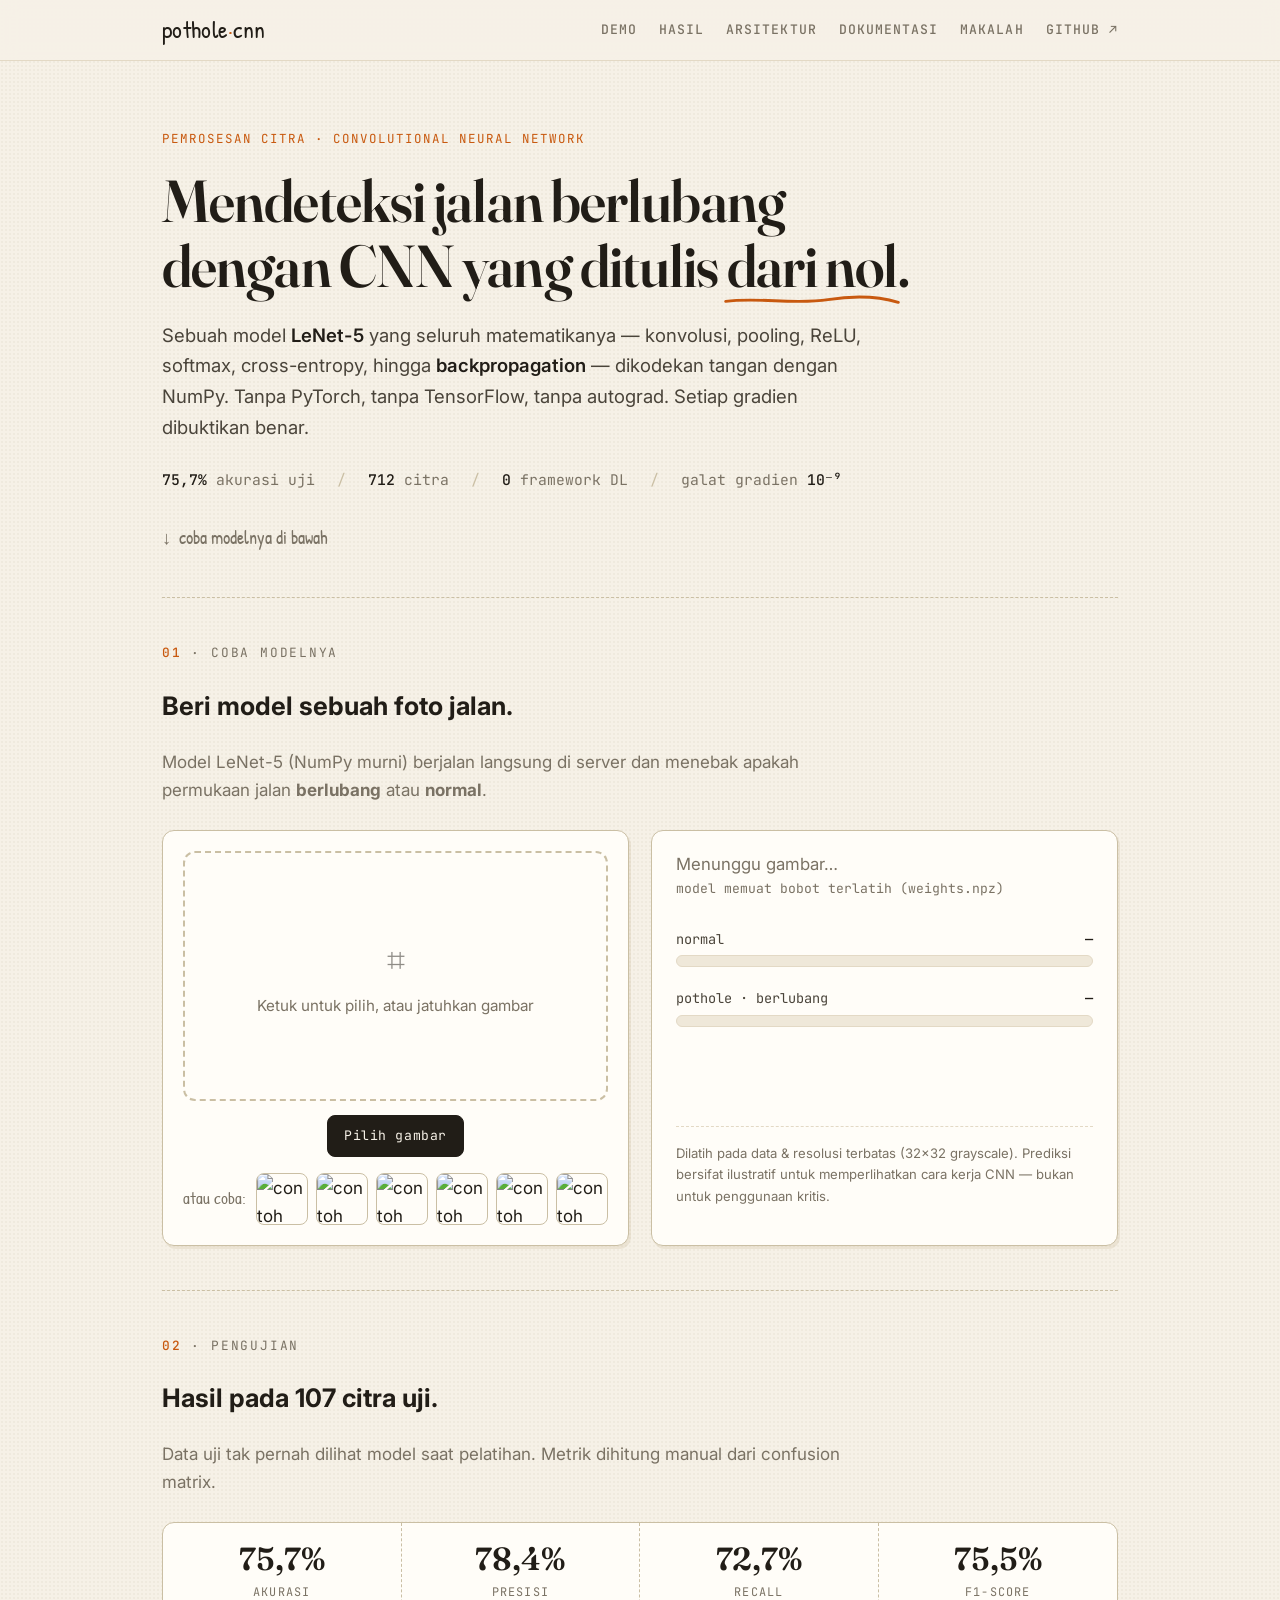
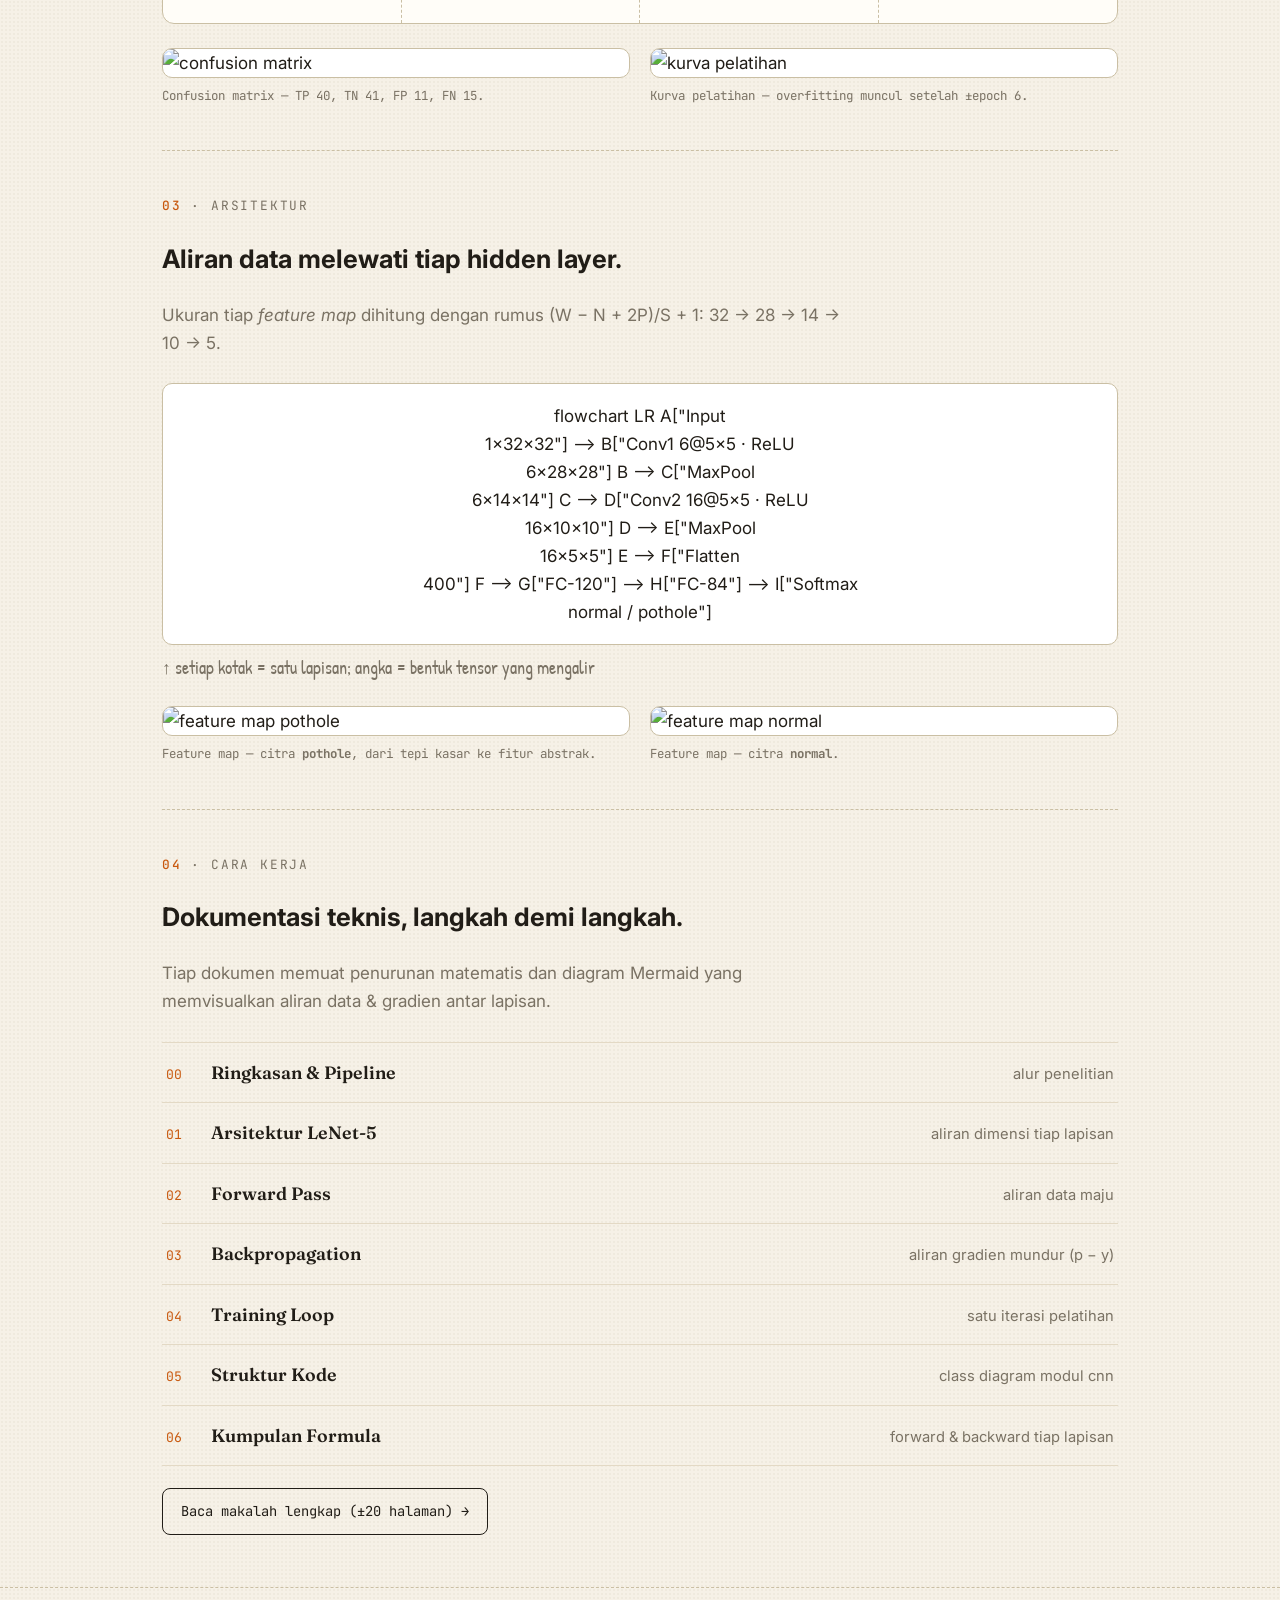
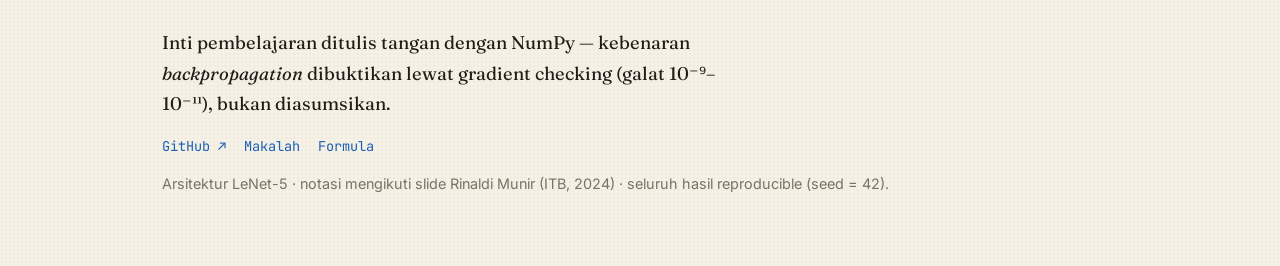
==== web/static/index.html @ 2cd6627c "feat(web): add mobile hamburger menu and overflow guards - Hamburger menu for navigation and the pap" ====
<!DOCTYPE html>
<html lang="id">
<head>
<meta charset="UTF-8">
<meta name="viewport" content="width=device-width, initial-scale=1.0">
<title>Deteksi Jalan Berlubang — CNN LeNet-5 dari Nol</title>
<meta name="description" content="Klasifikasi citra jalan berlubang dengan CNN LeNet-5 yang inti algoritmanya ditulis manual dengan NumPy — tanpa framework deep learning. Demo model langsung, dokumentasi, dan makalah.">
<meta name="theme-color" content="#f6f1e7">
<link rel="icon" href="data:image/svg+xml,<svg xmlns='http://www.w3.org/2000/svg' viewBox='0 0 32 32'><text y='26' font-size='26'>🕳️</text></svg>">
<link rel="preconnect" href="https://fonts.googleapis.com">
<link rel="preconnect" href="https://fonts.gstatic.com" crossorigin>
<link href="https://fonts.googleapis.com/css2?family=Fraunces:opsz,wght@9..144,400;9..144,600&family=Inter:wght@400;500;600&family=JetBrains+Mono:wght@400;500&family=Patrick+Hand&display=swap" rel="stylesheet">
<link rel="stylesheet" href="style.css?v=3">
</head>
<body>

<header class="topbar">
  <div class="wrap">
    <a class="brand" href="index.html">pothole<span class="dot">·</span>cnn</a>
    <button class="menu-btn" id="menuBtn" aria-label="Buka menu" aria-expanded="false" aria-controls="nav">
      <span></span><span></span><span></span>
    </button>
    <nav id="nav">
      <a href="#demo">Demo</a>
      <a href="#hasil">Hasil</a>
      <a href="#arsitektur">Arsitektur</a>
      <a href="#docs">Dokumentasi</a>
      <a href="viewer.html?doc=makalah">Makalah</a>
      <a href="https://github.com/arisros/pothole-detection" target="_blank" rel="noopener">GitHub ↗</a>
    </nav>
  </div>
</header>

<main class="wrap">

  <section class="hero" style="border-top:none">
    <p class="eyebrow">Pemrosesan Citra · Convolutional Neural Network</p>
    <h1>Mendeteksi jalan berlubang<br class="brk">dengan CNN yang ditulis <span class="mark">dari nol</span>.</h1>
    <p class="lead">Sebuah model <b>LeNet-5</b> yang seluruh matematikanya — konvolusi, pooling,
      ReLU, softmax, cross-entropy, hingga <b>backpropagation</b> — dikodekan tangan dengan NumPy.
      Tanpa PyTorch, tanpa TensorFlow, tanpa autograd. Setiap gradien dibuktikan benar.</p>
    <div class="statline">
      <span><b>75,7%</b> akurasi uji</span><span class="sep">/</span>
      <span><b>712</b> citra</span><span class="sep">/</span>
      <span><b>0</b> framework DL</span><span class="sep">/</span>
      <span>galat gradien <b>10⁻⁹</b></span>
    </div>
    <p class="scrollcue">↓ &nbsp;coba modelnya di bawah</p>
  </section>

  <section id="demo">
    <p class="seclabel"><b>01</b> · coba modelnya</p>
    <h2>Beri model sebuah foto jalan.</h2>
    <p class="sub">Model LeNet-5 (NumPy murni) berjalan langsung di server dan menebak apakah
      permukaan jalan <b>berlubang</b> atau <b>normal</b>.</p>
    <div class="demo">
      <div class="panel" style="padding:20px; display:flex; flex-direction:column">
        <label class="drop" id="drop">
          <input type="file" id="file" accept="image/*" hidden>
          <div id="dropContent">
            <div class="ico">⌗</div>
            <div class="hint">Ketuk untuk pilih, atau jatuhkan gambar</div>
          </div>
        </label>
        <div style="text-align:center"><span class="pickbtn" id="pick">Pilih gambar</span></div>
        <div class="samples" id="samples"><span class="lbl">atau coba:</span></div>
      </div>
      <div class="panel result" id="result">
        <div class="verdict idle" id="verdict">Menunggu gambar…</div>
        <div class="conf" id="conf">model memuat bobot terlatih (weights.npz)</div>
        <div class="bar">
          <div class="row"><span class="nm">normal</span><span class="pct" id="pNormal">—</span></div>
          <div class="track"><div class="fill normal" id="fNormal"></div></div>
        </div>
        <div class="bar">
          <div class="row"><span class="nm">pothole · berlubang</span><span class="pct" id="pPothole">—</span></div>
          <div class="track"><div class="fill pothole" id="fPothole"></div></div>
        </div>
        <p class="disclaim">Dilatih pada data & resolusi terbatas (32×32 grayscale). Prediksi
          bersifat ilustratif untuk memperlihatkan cara kerja CNN — bukan untuk penggunaan kritis.</p>
      </div>
    </div>
  </section>

  <section id="hasil">
    <p class="seclabel"><b>02</b> · pengujian</p>
    <h2>Hasil pada 107 citra uji.</h2>
    <p class="sub">Data uji tak pernah dilihat model saat pelatihan. Metrik dihitung manual dari
      confusion matrix.</p>
    <div class="stats">
      <div class="cell"><div class="val">75,7%</div><div class="lbl">Akurasi</div></div>
      <div class="cell"><div class="val">78,4%</div><div class="lbl">Presisi</div></div>
      <div class="cell"><div class="val">72,7%</div><div class="lbl">Recall</div></div>
      <div class="cell"><div class="val">75,5%</div><div class="lbl">F1-score</div></div>
    </div>
    <div class="figs">
      <figure><img src="figures/confusion_matrix.png" alt="confusion matrix">
        <figcaption>Confusion matrix — TP 40, TN 41, FP 11, FN 15.</figcaption></figure>
      <figure><img src="figures/training_curves.png" alt="kurva pelatihan">
        <figcaption>Kurva pelatihan — overfitting muncul setelah ±epoch 6.</figcaption></figure>
    </div>
  </section>

  <section id="arsitektur">
    <p class="seclabel"><b>03</b> · arsitektur</p>
    <h2>Aliran data melewati tiap hidden layer.</h2>
    <p class="sub">Ukuran tiap <i>feature map</i> dihitung dengan rumus (W − N + 2P)/S + 1:
      32 → 28 → 14 → 10 → 5.</p>
    <div class="diagram">
      <div class="mermaid">
flowchart LR
    A["Input<br/>1×32×32"] --> B["Conv1 6@5×5 · ReLU<br/>6×28×28"]
    B --> C["MaxPool<br/>6×14×14"]
    C --> D["Conv2 16@5×5 · ReLU<br/>16×10×10"]
    D --> E["MaxPool<br/>16×5×5"]
    E --> F["Flatten<br/>400"]
    F --> G["FC-120"] --> H["FC-84"] --> I["Softmax<br/>normal / pothole"]
      </div>
    </div>
    <p class="caption">↑ setiap kotak = satu lapisan; angka = bentuk tensor yang mengalir</p>
    <div class="figs">
      <figure><img src="figures/feature_maps_pothole.png" alt="feature map pothole">
        <figcaption>Feature map — citra <b>pothole</b>, dari tepi kasar ke fitur abstrak.</figcaption></figure>
      <figure><img src="figures/feature_maps_normal.png" alt="feature map normal">
        <figcaption>Feature map — citra <b>normal</b>.</figcaption></figure>
    </div>
  </section>

  <section id="docs">
    <p class="seclabel"><b>04</b> · cara kerja</p>
    <h2>Dokumentasi teknis, langkah demi langkah.</h2>
    <p class="sub">Tiap dokumen memuat penurunan matematis dan diagram Mermaid yang memvisualkan
      aliran data & gradien antar lapisan.</p>
    <nav class="doclist">
      <a href="viewer.html?doc=00-ringkasan"><span class="no">00</span><span class="t">Ringkasan & Pipeline</span><span class="d">alur penelitian</span></a>
      <a href="viewer.html?doc=01-arsitektur"><span class="no">01</span><span class="t">Arsitektur LeNet-5</span><span class="d">aliran dimensi tiap lapisan</span></a>
      <a href="viewer.html?doc=02-forward-pass"><span class="no">02</span><span class="t">Forward Pass</span><span class="d">aliran data maju</span></a>
      <a href="viewer.html?doc=03-backpropagation"><span class="no">03</span><span class="t">Backpropagation</span><span class="d">aliran gradien mundur (p − y)</span></a>
      <a href="viewer.html?doc=04-training-loop"><span class="no">04</span><span class="t">Training Loop</span><span class="d">satu iterasi pelatihan</span></a>
      <a href="viewer.html?doc=05-struktur-kode"><span class="no">05</span><span class="t">Struktur Kode</span><span class="d">class diagram modul cnn</span></a>
      <a href="viewer.html?doc=06-formula"><span class="no">06</span><span class="t">Kumpulan Formula</span><span class="d">forward & backward tiap lapisan</span></a>
    </nav>
    <a class="paperlink" href="viewer.html?doc=makalah">Baca makalah lengkap (±20 halaman) →</a>
  </section>

</main>

<footer>
  <div class="wrap">
    <p class="ethos">Inti pembelajaran ditulis tangan dengan NumPy — kebenaran <i>backpropagation</i>
      dibuktikan lewat gradient checking (galat 10⁻⁹–10⁻¹¹), bukan diasumsikan.</p>
    <div class="flinks">
      <a href="https://github.com/arisros/pothole-detection" target="_blank" rel="noopener">GitHub ↗</a>
      <a href="viewer.html?doc=makalah">Makalah</a>
      <a href="viewer.html?doc=06-formula">Formula</a>
    </div>
    <p class="meta">Arsitektur LeNet-5 · notasi mengikuti slide Rinaldi Munir (ITB, 2024) ·
      seluruh hasil reproducible (seed = 42).</p>
  </div>
</footer>

<script src="https://cdn.jsdelivr.net/npm/mermaid@10/dist/mermaid.min.js"></script>
<script>
  mermaid.initialize({
    startOnLoad: true,
    theme: "base",
    themeVariables: {
      fontFamily: "JetBrains Mono, monospace", fontSize: "13px",
      primaryColor: "#fffdf8", primaryTextColor: "#211d17", primaryBorderColor: "#cabfa4",
      lineColor: "#7a7264", secondaryColor: "#efe8d9"
    }
  });
</script>
<script src="app.js?v=3"></script>
</body>
</html>
---- web/static/style.css ----
/* ==========================================================================
   Deteksi Jalan Berlubang — sistem desain "lab notebook" editorial.
   Palet kertas/tinta hangat, tipografi Fraunces (display) + Inter (teks) +
   JetBrains Mono (angka/kode) + Patrick Hand (aksen tulisan tangan).
   Mobile-first. Aksen sketsa dibuat via SVG statis (robust), bukan komponen.
   ========================================================================== */

:root {
  --paper:      #f6f1e7;
  --paper-2:    #efe8d9;
  --card:       #fffdf8;
  --ink:        #211d17;
  --ink-soft:   #4a443a;
  --muted:      #7a7264;
  --line:       #e3d9c5;
  --line-2:     #cabfa4;
  --blue:       #1a5fb4;
  --blue-ink:   #14477f;
  --orange:     #c8590f;   /* pothole */
  --green:      #2e7d46;   /* normal  */
  --radius:     12px;
  --maxw:       1000px;
  --serif: "Fraunces", Georgia, "Times New Roman", serif;
  --sans:  "Inter", system-ui, -apple-system, sans-serif;
  --mono:  "JetBrains Mono", ui-monospace, "SFMono-Regular", Menlo, monospace;
  --hand:  "Patrick Hand", "Comic Sans MS", cursive;
}

* { box-sizing: border-box; }
html { -webkit-text-size-adjust: 100%; scroll-behavior: smooth; overflow-x: hidden; }
body {
  margin: 0;
  overflow-x: hidden;
  overflow-wrap: break-word;
  font-family: var(--sans);
  font-size: 17px;
  line-height: 1.65;
  color: var(--ink);
  background-color: var(--paper);
  /* butir kertas halus */
  background-image:
    radial-gradient(rgba(120,100,60,0.05) 1px, transparent 1px);
  background-size: 4px 4px;
  -webkit-font-smoothing: antialiased;
}
img { max-width: 100%; display: block; }
a { color: var(--blue); text-decoration: none; }
a:hover { color: var(--blue-ink); text-decoration: underline; text-underline-offset: 3px; }

.wrap { width: 100%; max-width: var(--maxw); margin: 0 auto; padding: 0 22px; }

/* ---------- Topbar ---------------------------------------------------- */
.topbar {
  position: sticky; top: 0; z-index: 40;
  background: color-mix(in srgb, var(--paper) 88%, transparent);
  backdrop-filter: blur(8px);
  border-bottom: 1px solid var(--line);
}
.topbar .wrap { display: flex; align-items: center; gap: 14px; height: 60px; }
.brand { font-family: var(--hand); font-size: 1.5rem; color: var(--ink); letter-spacing: .3px; text-decoration: none; }
.brand:hover { text-decoration: none; }
.brand .dot { color: var(--orange); }
.topbar nav { margin-left: auto; display: flex; gap: 22px; }
.topbar nav a { color: var(--muted); font-size: .82rem; font-weight: 500;
  text-transform: uppercase; letter-spacing: .08em; font-family: var(--mono); }
.topbar nav a:hover { color: var(--ink); text-decoration: none; }

/* Tombol hamburger — hanya tampil di mobile */
.menu-btn { display: none; margin-left: auto; width: 42px; height: 42px; padding: 0;
  background: transparent; border: 1.5px solid var(--line-2); border-radius: 9px;
  cursor: pointer; flex-direction: column; align-items: center; justify-content: center; gap: 4px; }
.menu-btn span { display: block; width: 18px; height: 2px; background: var(--ink);
  border-radius: 2px; transition: transform .22s, opacity .22s; }
.menu-btn[aria-expanded="true"] span:nth-child(1) { transform: translateY(6px) rotate(45deg); }
.menu-btn[aria-expanded="true"] span:nth-child(2) { opacity: 0; }
.menu-btn[aria-expanded="true"] span:nth-child(3) { transform: translateY(-6px) rotate(-45deg); }

@media (max-width: 720px) {
  .menu-btn { display: flex; }
  .topbar nav {
    position: fixed; top: 60px; left: 0; right: 0;
    flex-direction: column; gap: 0; margin: 0;
    background: var(--card); border-bottom: 1px solid var(--line-2);
    box-shadow: 0 12px 24px rgba(90,70,40,0.14);
    max-height: 0; overflow: hidden; transition: max-height .28s ease;
  }
  .topbar nav.open { max-height: 80vh; }
  .topbar nav a { font-family: var(--mono); font-size: .95rem; letter-spacing: .06em;
    padding: 16px 22px; border-top: 1px dashed var(--line); color: var(--ink-soft); }
  .topbar nav a:first-child { border-top: none; }
  .topbar nav a:active { background: var(--paper-2); }
}

/* ---------- Hero ------------------------------------------------------ */
.hero { padding: 68px 0 26px; }
.eyebrow { font-family: var(--mono); font-size: .78rem; letter-spacing: .16em;
  text-transform: uppercase; color: var(--orange); margin: 0 0 18px; }
.hero h1 {
  font-family: var(--serif); font-weight: 600;
  font-size: clamp(2rem, 6.5vw, 3.7rem); line-height: 1.1;
  letter-spacing: -0.015em; margin: 0 0 22px; color: var(--ink);
  font-variation-settings: "opsz" 140;
  overflow-wrap: break-word; hyphens: auto;
}
.hero h1 .brk { display: none; }
@media (min-width: 640px) { .hero h1 .brk { display: inline; } }
.hero h1 .mark { position: relative; white-space: nowrap; }
.hero h1 .mark::after {
  content: ""; position: absolute; left: -2%; right: -2%; bottom: -.14em; height: .32em;
  background: url("data:image/svg+xml;utf8,<svg xmlns='http://www.w3.org/2000/svg' width='200' height='14' viewBox='0 0 200 14'><path d='M3 8 C 40 3, 80 12, 118 6 S 180 4, 197 9' fill='none' stroke='%23c8590f' stroke-width='3.2' stroke-linecap='round'/></svg>") no-repeat center/100% 100%;
}
.lead { font-size: 1.16rem; color: var(--ink-soft); max-width: 60ch; margin: 0 0 26px; }
.lead b { color: var(--ink); font-weight: 600; }
.statline { display: flex; flex-wrap: wrap; gap: 8px 22px; font-family: var(--mono);
  font-size: .92rem; color: var(--muted); align-items: baseline; }
.statline b { color: var(--ink); font-weight: 500; }
.statline .sep { color: var(--line-2); }
.scrollcue { margin-top: 30px; font-family: var(--hand); font-size: 1.15rem;
  color: var(--muted); display: inline-flex; align-items: center; gap: 8px; }

/* ---------- Section scaffolding -------------------------------------- */
section { padding: 44px 0; border-top: 1px dashed var(--line-2); }
.seclabel { font-family: var(--mono); font-size: .8rem; letter-spacing: .14em;
  text-transform: uppercase; color: var(--muted); margin: 0 0 6px; }
.seclabel b { color: var(--orange); font-weight: 500; }
section > .wrap > h2 { font-family: var(--serif); font-weight: 600;
  font-size: clamp(1.6rem, 4vw, 2.1rem); line-height: 1.15; margin: 0 0 8px; letter-spacing: -.01em; }
.sub { color: var(--muted); margin: 0 0 26px; max-width: 62ch; }

/* ---------- Demo ------------------------------------------------------ */
.demo { display: grid; grid-template-columns: 1fr 1fr; gap: 22px; align-items: stretch; }
@media (max-width: 720px) { .demo { grid-template-columns: 1fr; } }
.panel { background: var(--card); border: 1px solid var(--line-2); border-radius: var(--radius);
  box-shadow: 2px 3px 0 rgba(180,160,120,0.18); }
.drop { display: flex; flex-direction: column; align-items: center; justify-content: center;
  min-height: 250px; padding: 24px; text-align: center; cursor: pointer;
  border: 2px dashed var(--line-2); border-radius: var(--radius); background: var(--card);
  transition: border-color .15s, background .15s; }
.drop:hover, .drop.over { border-color: var(--blue); background: color-mix(in srgb, var(--blue) 5%, var(--card)); }
.drop .ico { font-size: 2rem; opacity: .5; }
.drop .hint { color: var(--muted); font-size: .95rem; margin-top: 6px; }
.drop img { max-height: 220px; width: auto; border-radius: 8px; border: 1px solid var(--line); }
.pickbtn { display: inline-block; margin-top: 14px; font-family: var(--mono); font-size: .82rem;
  border: 1.5px solid var(--ink); background: var(--ink); color: var(--paper);
  padding: 9px 16px; border-radius: 8px; cursor: pointer; letter-spacing: .04em; }
.pickbtn:hover { background: transparent; color: var(--ink); }
.samples { display: flex; gap: 8px; flex-wrap: wrap; margin-top: 16px; align-items: center; }
.samples .lbl { font-family: var(--hand); font-size: 1.05rem; color: var(--muted); margin-right: 2px; }
.samples img { width: 52px; height: 52px; object-fit: cover; border-radius: 8px;
  border: 1.5px solid var(--line-2); cursor: pointer; transition: transform .12s, border-color .12s; }
.samples img:hover { transform: translateY(-2px) rotate(-2deg); border-color: var(--blue); }

.result { padding: 24px; display: flex; flex-direction: column; }
.result .verdict { font-family: var(--serif); font-weight: 600; font-size: 1.7rem;
  line-height: 1.15; margin: 0 0 4px; }
.result .verdict.idle { font-family: var(--sans); font-weight: 400; font-size: 1.05rem; color: var(--muted); }
.result .verdict.normal { color: var(--green); }
.result .verdict.pothole { color: var(--orange); }
.result .conf { font-family: var(--mono); font-size: .82rem; color: var(--muted); margin-bottom: 18px; }
.bar { margin: 10px 0; }
.bar .row { display: flex; justify-content: space-between; align-items: baseline;
  font-family: var(--mono); font-size: .85rem; margin-bottom: 5px; }
.bar .row .nm { color: var(--ink-soft); }
.bar .row .pct { color: var(--ink); font-weight: 500; }
.bar .track { height: 12px; background: var(--paper-2); border-radius: 999px; overflow: hidden;
  border: 1px solid var(--line); }
.bar .fill { height: 100%; width: 0; border-radius: 999px; transition: width .5s cubic-bezier(.2,.8,.2,1); }
.bar .fill.normal { background: var(--green); }
.bar .fill.pothole { background: var(--orange); }
.disclaim { margin-top: auto; padding-top: 16px; color: var(--muted); font-size: .82rem;
  border-top: 1px dashed var(--line); }

/* ---------- Stat strip ------------------------------------------------ */
.stats { display: grid; grid-template-columns: repeat(4, 1fr); gap: 0;
  border: 1px solid var(--line-2); border-radius: var(--radius); overflow: hidden; background: var(--card); }
@media (max-width: 560px) { .stats { grid-template-columns: repeat(2, 1fr); } }
.stats .cell { padding: 20px 16px; text-align: center; border-right: 1px dashed var(--line-2); }
.stats .cell:last-child { border-right: none; }
@media (max-width: 560px) {
  .stats .cell:nth-child(2) { border-right: none; }
  .stats .cell:nth-child(1), .stats .cell:nth-child(2) { border-bottom: 1px dashed var(--line-2); }
}
.stats .val { font-family: var(--serif); font-weight: 600; font-size: 2rem; color: var(--ink); line-height: 1; }
.stats .lbl { font-family: var(--mono); font-size: .74rem; text-transform: uppercase;
  letter-spacing: .1em; color: var(--muted); margin-top: 8px; }

/* ---------- Figures --------------------------------------------------- */
.figs { display: grid; grid-template-columns: 1fr 1fr; gap: 20px; margin-top: 24px; }
@media (max-width: 720px) { .figs { grid-template-columns: 1fr; } }
figure { margin: 0; }
figure img { border: 1px solid var(--line-2); border-radius: 10px; background: #fff; }
figure figcaption { font-family: var(--mono); font-size: .78rem; color: var(--muted); margin-top: 8px; }

/* ---------- Mermaid / diagram ---------------------------------------- */
.diagram { background: #fff; border: 1px solid var(--line-2); border-radius: 10px;
  padding: 18px; margin: 0 0 8px; overflow-x: auto; }
.diagram .mermaid { text-align: center; min-width: 520px; }
.caption { font-family: var(--hand); font-size: 1.1rem; color: var(--muted); margin: 4px 0 0; }

/* ---------- Doc list (TOC) ------------------------------------------- */
.doclist { border-top: 1px solid var(--line); }
.doclist a { display: flex; align-items: baseline; gap: 16px; padding: 15px 4px;
  border-bottom: 1px solid var(--line); color: var(--ink); }
.doclist a:hover { text-decoration: none; background: color-mix(in srgb, var(--blue) 4%, transparent); }
.doclist .no { font-family: var(--mono); font-size: .82rem; color: var(--orange); min-width: 2.2em; }
.doclist .t { font-family: var(--serif); font-weight: 600; font-size: 1.12rem; }
.doclist .d { color: var(--muted); font-size: .92rem; margin-left: auto; text-align: right; }
@media (max-width: 640px) { .doclist .d { display: none; } }
.doclist a:hover .t { color: var(--blue); }
.paperlink { display: inline-flex; align-items: center; gap: 10px; margin-top: 22px;
  font-family: var(--mono); font-size: .86rem; border: 1.5px solid var(--ink); border-radius: 8px;
  padding: 11px 18px; color: var(--ink); }
.paperlink:hover { background: var(--ink); color: var(--paper); text-decoration: none; }

/* ---------- Footer ---------------------------------------------------- */
footer { border-top: 1px dashed var(--line-2); padding: 40px 0 56px; margin-top: 8px; }
footer .ethos { font-family: var(--serif); font-size: 1.15rem; color: var(--ink); max-width: 50ch; margin: 0 0 16px; }
footer .meta { color: var(--muted); font-size: .9rem; }
footer .flinks { display: flex; gap: 18px; flex-wrap: wrap; margin: 14px 0; font-family: var(--mono); font-size: .85rem; }

/* ---------- Markdown viewer ------------------------------------------ */
.docwrap { display: grid; grid-template-columns: 200px 1fr; gap: 40px; padding: 34px 0 70px; }
@media (max-width: 820px) { .docwrap { grid-template-columns: 1fr; gap: 8px; } }
.sidenav { position: sticky; top: 78px; align-self: start; font-size: .9rem; }
@media (max-width: 820px) { .sidenav { position: static; border-bottom: 1px dashed var(--line-2); padding-bottom: 12px; margin-bottom: 8px; } }
.sidenav a { display: block; padding: 6px 10px; color: var(--muted); border-radius: 7px; }
.sidenav a:hover { color: var(--ink); text-decoration: none; background: var(--paper-2); }
@media (max-width: 820px) { .sidenav { display: flex; flex-wrap: wrap; gap: 4px; } .sidenav a { padding: 5px 9px; font-size: .82rem; } }

.md { font-size: 1.02rem; line-height: 1.75; max-width: 72ch; }
.md h1 { font-family: var(--serif); font-weight: 600; font-size: 2rem; line-height: 1.15;
  margin: 0 0 .5em; letter-spacing: -.01em; }
.md h2 { font-family: var(--serif); font-weight: 600; font-size: 1.5rem; margin: 1.9em 0 .5em;
  padding-bottom: .2em; border-bottom: 1px dashed var(--line-2); }
.md h3 { font-family: var(--serif); font-weight: 600; font-size: 1.22rem; margin: 1.5em 0 .4em; }
.md p, .md li { color: var(--ink-soft); }
.md strong { color: var(--ink); }
.md table { border-collapse: collapse; width: 100%; margin: 18px 0; font-size: .92rem; display: block; overflow-x: auto; }
.md th, .md td { border: 1px solid var(--line-2); padding: 8px 12px; text-align: left; }
.md th { background: var(--paper-2); font-family: var(--mono); font-size: .82rem; }
.md img { margin: 16px 0; border: 1px solid var(--line-2); border-radius: 10px; }
.md code { font-family: var(--mono); font-size: .86em; background: var(--paper-2);
  padding: 2px 6px; border-radius: 5px; }
.md pre { background: #2a251d; color: #f3ead6; border-radius: 10px; padding: 16px; overflow-x: auto; }
.md pre code { background: none; color: inherit; padding: 0; font-size: .84em; }
.md blockquote { margin: 16px 0; padding: 6px 18px; border-left: 3px solid var(--orange);
  background: var(--card); color: var(--ink-soft); border-radius: 0 8px 8px 0; }
.md .mermaid { background: #fff; border: 1px solid var(--line-2); border-radius: 10px;
  padding: 16px; margin: 18px 0; text-align: center; overflow-x: auto; }
.spinner { color: var(--muted); padding: 60px 0; text-align: center; font-family: var(--mono); }
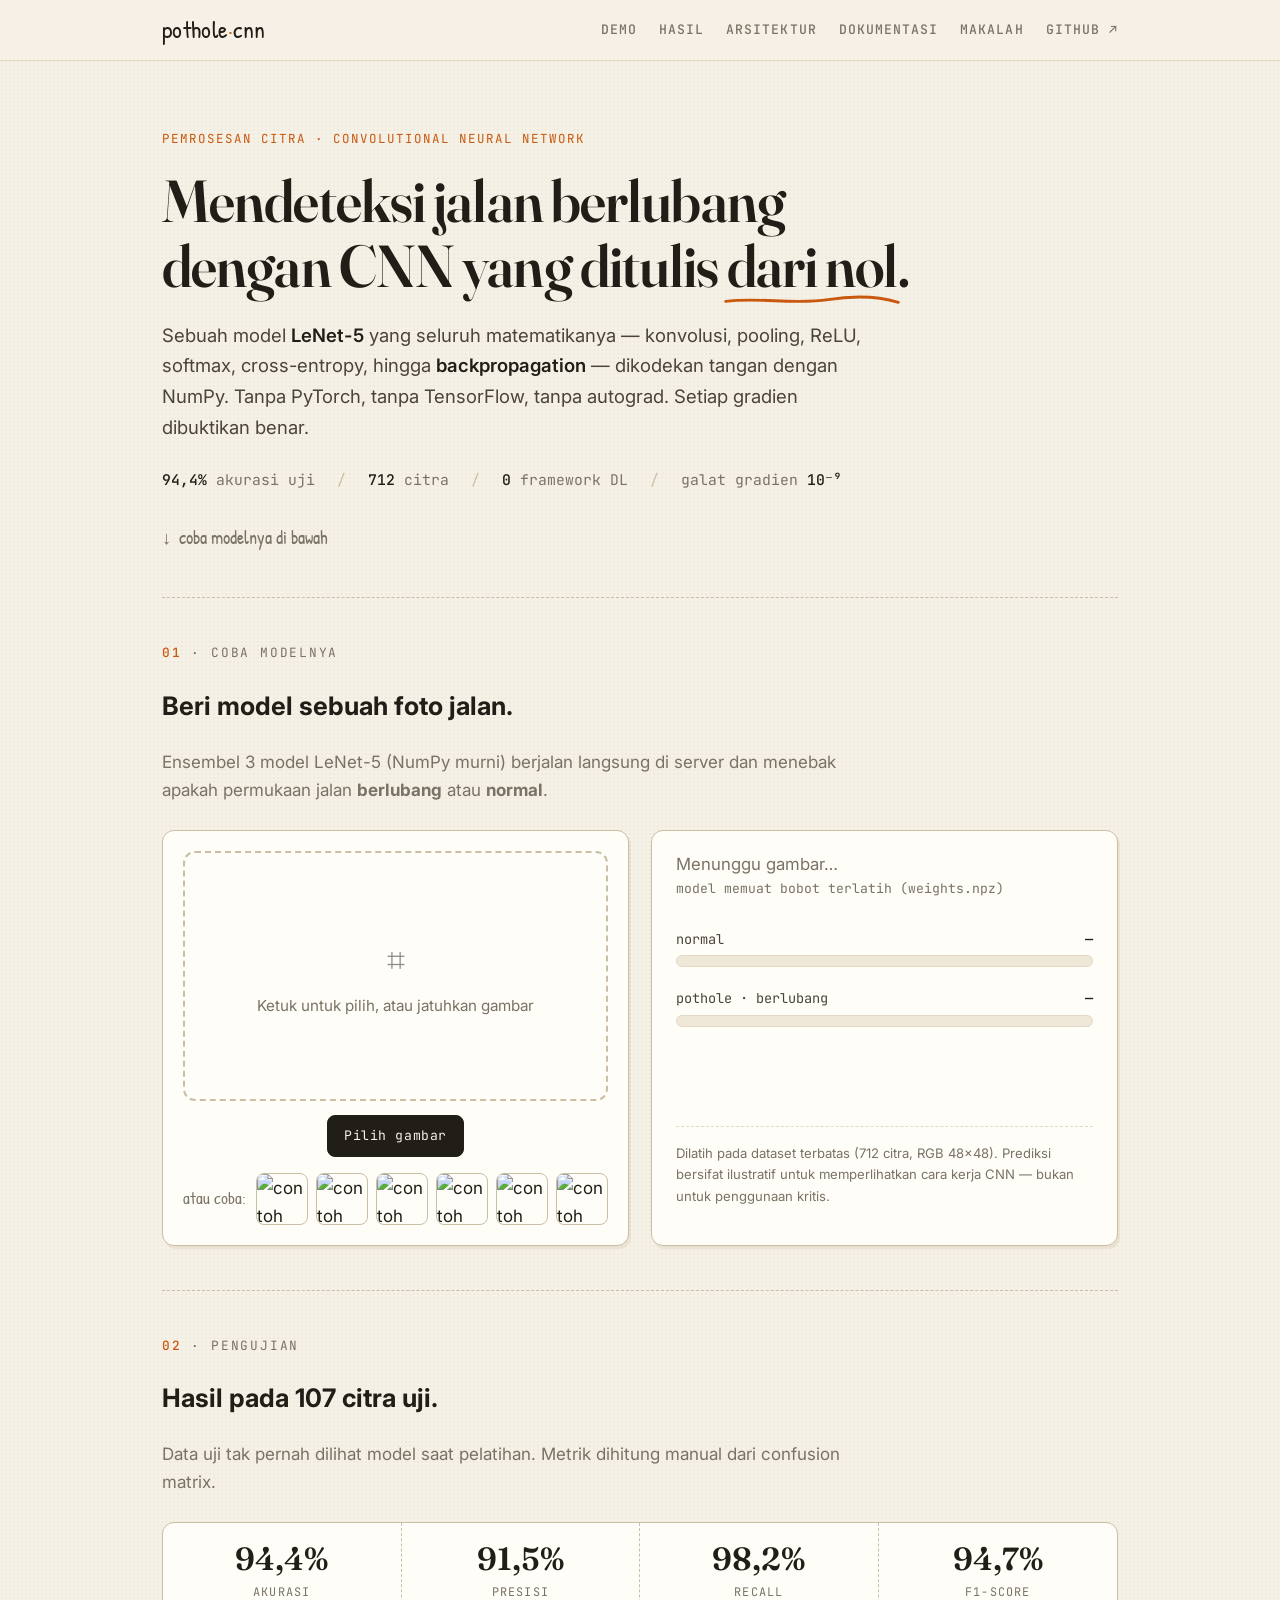
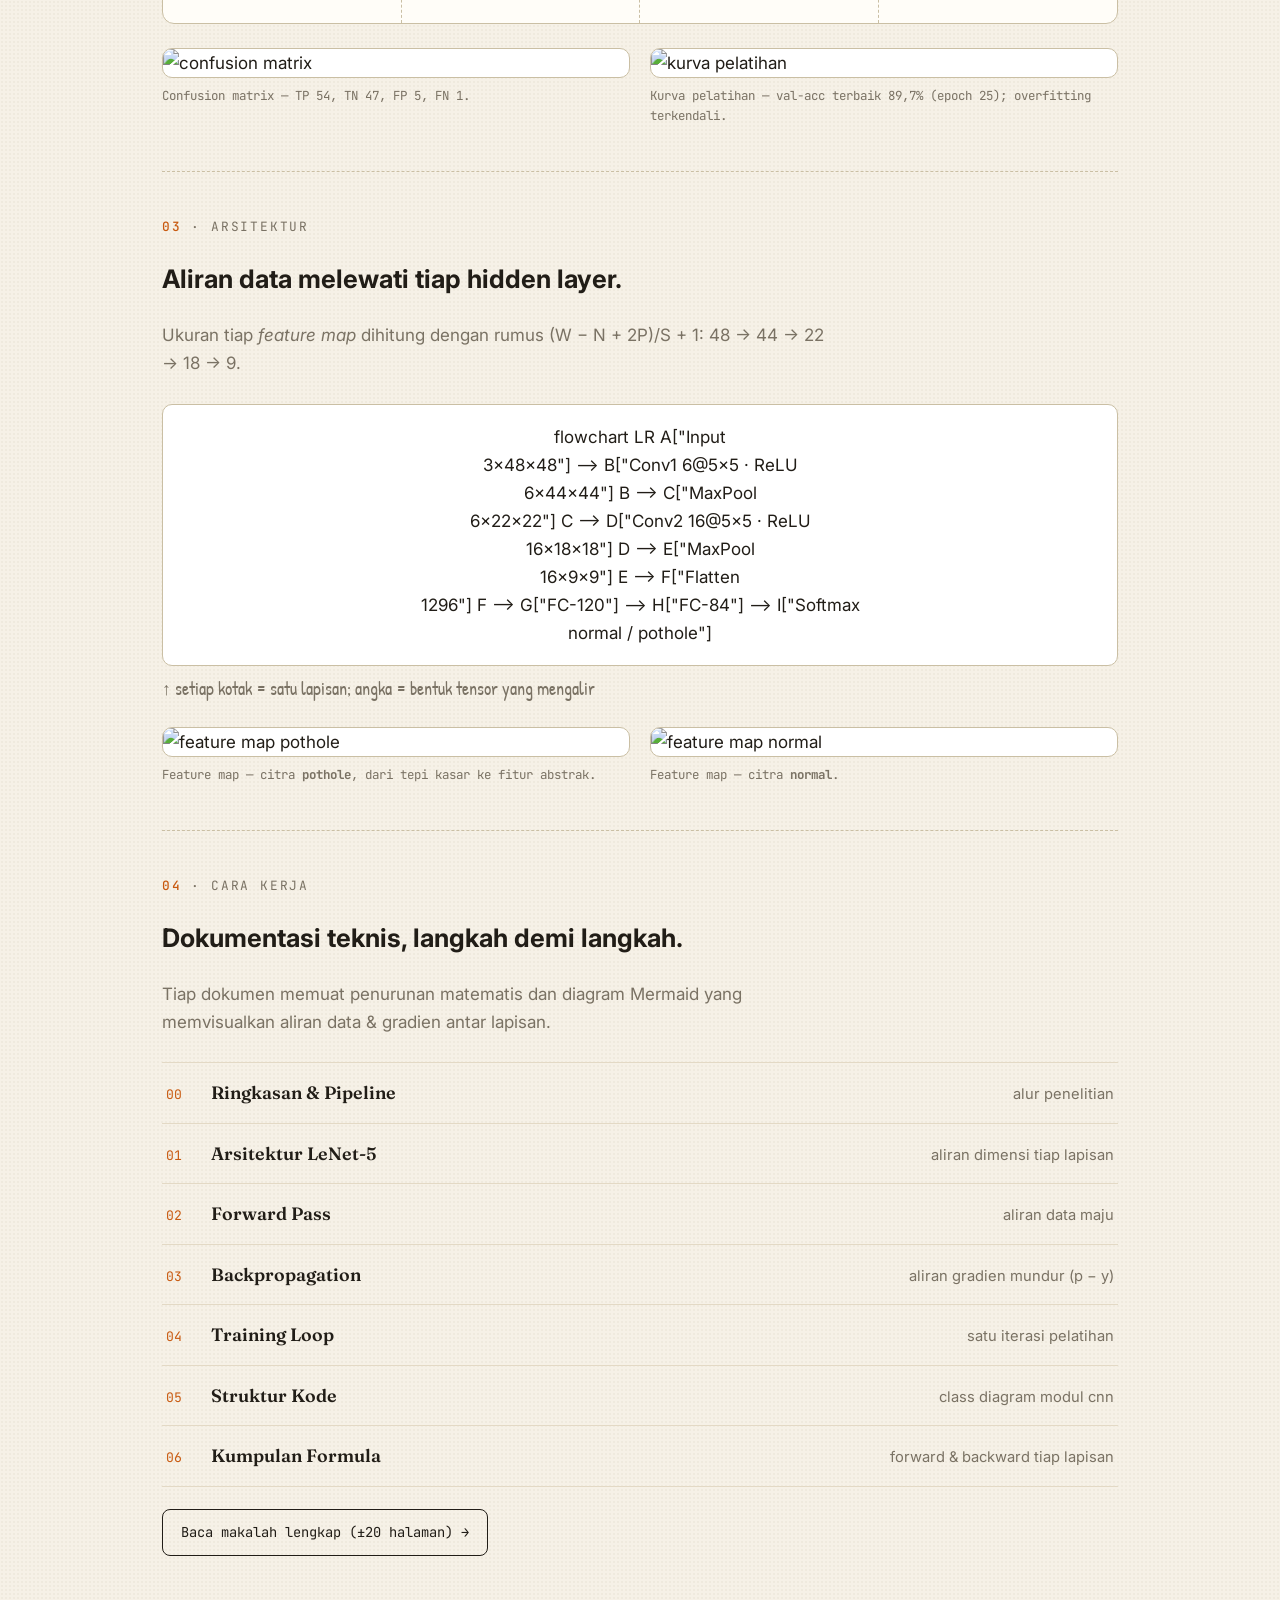
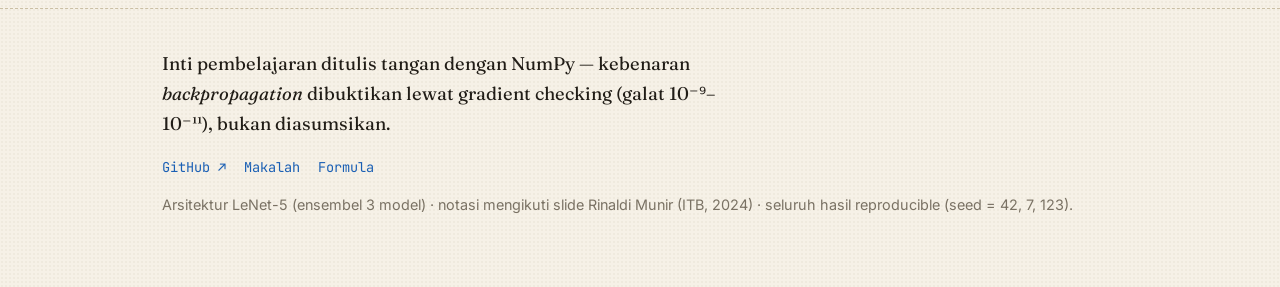
==== commit c170fbdd: "Selaraskan dokumen, makalah & website ke akurasi 94,4% Commit peningkatan akurasi (75,7% -> 94,4%) h" ====
--- a/web/static/index.html
+++ b/web/static/index.html
@@ -10,7 +10,7 @@
 <link rel="preconnect" href="https://fonts.googleapis.com">
 <link rel="preconnect" href="https://fonts.gstatic.com" crossorigin>
 <link href="https://fonts.googleapis.com/css2?family=Fraunces:opsz,wght@9..144,400;9..144,600&family=Inter:wght@400;500;600&family=JetBrains+Mono:wght@400;500&family=Patrick+Hand&display=swap" rel="stylesheet">
-<link rel="stylesheet" href="style.css?v=3">
+<link rel="stylesheet" href="style.css?v=4">
 </head>
 <body>
 
@@ -40,7 +40,7 @@
       ReLU, softmax, cross-entropy, hingga <b>backpropagation</b> — dikodekan tangan dengan NumPy.
       Tanpa PyTorch, tanpa TensorFlow, tanpa autograd. Setiap gradien dibuktikan benar.</p>
     <div class="statline">
-      <span><b>75,7%</b> akurasi uji</span><span class="sep">/</span>
+      <span><b>94,4%</b> akurasi uji</span><span class="sep">/</span>
       <span><b>712</b> citra</span><span class="sep">/</span>
       <span><b>0</b> framework DL</span><span class="sep">/</span>
       <span>galat gradien <b>10⁻⁹</b></span>
@@ -51,7 +51,7 @@
   <section id="demo">
     <p class="seclabel"><b>01</b> · coba modelnya</p>
     <h2>Beri model sebuah foto jalan.</h2>
-    <p class="sub">Model LeNet-5 (NumPy murni) berjalan langsung di server dan menebak apakah
+    <p class="sub">Ensembel 3 model LeNet-5 (NumPy murni) berjalan langsung di server dan menebak apakah
       permukaan jalan <b>berlubang</b> atau <b>normal</b>.</p>
     <div class="demo">
       <div class="panel" style="padding:20px; display:flex; flex-direction:column">
@@ -76,7 +76,7 @@
           <div class="row"><span class="nm">pothole · berlubang</span><span class="pct" id="pPothole">—</span></div>
           <div class="track"><div class="fill pothole" id="fPothole"></div></div>
         </div>
-        <p class="disclaim">Dilatih pada data & resolusi terbatas (32×32 grayscale). Prediksi
+        <p class="disclaim">Dilatih pada dataset terbatas (712 citra, RGB 48×48). Prediksi
           bersifat ilustratif untuk memperlihatkan cara kerja CNN — bukan untuk penggunaan kritis.</p>
       </div>
     </div>
@@ -88,16 +88,16 @@
     <p class="sub">Data uji tak pernah dilihat model saat pelatihan. Metrik dihitung manual dari
       confusion matrix.</p>
     <div class="stats">
-      <div class="cell"><div class="val">75,7%</div><div class="lbl">Akurasi</div></div>
-      <div class="cell"><div class="val">78,4%</div><div class="lbl">Presisi</div></div>
-      <div class="cell"><div class="val">72,7%</div><div class="lbl">Recall</div></div>
-      <div class="cell"><div class="val">75,5%</div><div class="lbl">F1-score</div></div>
+      <div class="cell"><div class="val">94,4%</div><div class="lbl">Akurasi</div></div>
+      <div class="cell"><div class="val">91,5%</div><div class="lbl">Presisi</div></div>
+      <div class="cell"><div class="val">98,2%</div><div class="lbl">Recall</div></div>
+      <div class="cell"><div class="val">94,7%</div><div class="lbl">F1-score</div></div>
     </div>
     <div class="figs">
       <figure><img src="figures/confusion_matrix.png" alt="confusion matrix">
-        <figcaption>Confusion matrix — TP 40, TN 41, FP 11, FN 15.</figcaption></figure>
+        <figcaption>Confusion matrix — TP 54, TN 47, FP 5, FN 1.</figcaption></figure>
       <figure><img src="figures/training_curves.png" alt="kurva pelatihan">
-        <figcaption>Kurva pelatihan — overfitting muncul setelah ±epoch 6.</figcaption></figure>
+        <figcaption>Kurva pelatihan — val-acc terbaik 89,7% (epoch 25); overfitting terkendali.</figcaption></figure>
     </div>
   </section>
 
@@ -105,15 +105,15 @@
     <p class="seclabel"><b>03</b> · arsitektur</p>
     <h2>Aliran data melewati tiap hidden layer.</h2>
     <p class="sub">Ukuran tiap <i>feature map</i> dihitung dengan rumus (W − N + 2P)/S + 1:
-      32 → 28 → 14 → 10 → 5.</p>
+      48 → 44 → 22 → 18 → 9.</p>
     <div class="diagram">
       <div class="mermaid">
 flowchart LR
-    A["Input<br/>1×32×32"] --> B["Conv1 6@5×5 · ReLU<br/>6×28×28"]
-    B --> C["MaxPool<br/>6×14×14"]
-    C --> D["Conv2 16@5×5 · ReLU<br/>16×10×10"]
-    D --> E["MaxPool<br/>16×5×5"]
-    E --> F["Flatten<br/>400"]
+    A["Input<br/>3×48×48"] --> B["Conv1 6@5×5 · ReLU<br/>6×44×44"]
+    B --> C["MaxPool<br/>6×22×22"]
+    C --> D["Conv2 16@5×5 · ReLU<br/>16×18×18"]
+    D --> E["MaxPool<br/>16×9×9"]
+    E --> F["Flatten<br/>1296"]
     F --> G["FC-120"] --> H["FC-84"] --> I["Softmax<br/>normal / pothole"]
       </div>
     </div>
@@ -154,8 +154,8 @@
       <a href="viewer.html?doc=makalah">Makalah</a>
       <a href="viewer.html?doc=06-formula">Formula</a>
     </div>
-    <p class="meta">Arsitektur LeNet-5 · notasi mengikuti slide Rinaldi Munir (ITB, 2024) ·
-      seluruh hasil reproducible (seed = 42).</p>
+    <p class="meta">Arsitektur LeNet-5 (ensembel 3 model) · notasi mengikuti slide Rinaldi Munir (ITB, 2024) ·
+      seluruh hasil reproducible (seed = 42, 7, 123).</p>
   </div>
 </footer>
 
@@ -171,6 +171,6 @@
     }
   });
 </script>
-<script src="app.js?v=3"></script>
+<script src="app.js?v=5"></script>
 </body>
 </html>
--- a/web/static/style.css
+++ b/web/static/style.css
@@ -219,15 +219,38 @@
 footer .flinks { display: flex; gap: 18px; flex-wrap: wrap; margin: 14px 0; font-family: var(--mono); font-size: .85rem; }
 
 /* ---------- Markdown viewer ------------------------------------------ */
-.docwrap { display: grid; grid-template-columns: 200px 1fr; gap: 40px; padding: 34px 0 70px; }
-@media (max-width: 820px) { .docwrap { grid-template-columns: 1fr; gap: 8px; } }
-.sidenav { position: sticky; top: 78px; align-self: start; font-size: .9rem; }
-@media (max-width: 820px) { .sidenav { position: static; border-bottom: 1px dashed var(--line-2); padding-bottom: 12px; margin-bottom: 8px; } }
-.sidenav a { display: block; padding: 6px 10px; color: var(--muted); border-radius: 7px; }
+.docwrap { display: grid; grid-template-columns: minmax(0, 200px) minmax(0, 1fr);
+  gap: 40px; padding: 24px 22px 70px; }
+@media (max-width: 820px) { .docwrap { grid-template-columns: minmax(0, 1fr); gap: 0; } }
+
+/* Sidenav: daftar vertikal di desktop */
+.sidenav { position: sticky; top: 74px; align-self: start; font-size: .9rem; }
+.sidenav a { display: block; padding: 7px 11px; color: var(--muted); border-radius: 7px; font-family: var(--mono); font-size: .82rem; }
 .sidenav a:hover { color: var(--ink); text-decoration: none; background: var(--paper-2); }
-@media (max-width: 820px) { .sidenav { display: flex; flex-wrap: wrap; gap: 4px; } .sidenav a { padding: 5px 9px; font-size: .82rem; } }
-
-.md { font-size: 1.02rem; line-height: 1.75; max-width: 72ch; }
+.sidenav a.active { color: var(--paper); background: var(--ink); }
+
+/* Mobile: chip-bar horizontal yang bisa digeser (swipe), sticky di bawah topbar */
+@media (max-width: 820px) {
+  .sidenav {
+    position: sticky; top: 60px; z-index: 30;
+    display: flex; flex-wrap: nowrap; gap: 8px; align-self: stretch; min-width: 0;
+    overflow-x: auto; -webkit-overflow-scrolling: touch; scrollbar-width: none;
+    background: color-mix(in srgb, var(--paper) 94%, transparent);
+    backdrop-filter: blur(6px);
+    margin: 0 0 16px; padding: 11px 0;
+    border-bottom: 1px solid var(--line-2);
+  }
+  .sidenav::-webkit-scrollbar { display: none; }
+  .sidenav a { flex: 0 0 auto; white-space: nowrap; padding: 8px 14px; border-radius: 999px;
+    border: 1.5px solid var(--line-2); background: var(--card); color: var(--ink-soft); }
+  .sidenav a.active { background: var(--ink); color: var(--paper); border-color: var(--ink); }
+}
+
+.md { font-size: 1.02rem; line-height: 1.75; max-width: 72ch; min-width: 0; }
+/* Elemen lebar discroll di dalam kotaknya, tidak memotong/memaksa lebar halaman */
+.md pre, .md table, .md .mermaid, .md mjx-container { max-width: 100%; }
+.md mjx-container { overflow-x: auto; overflow-y: hidden; }
+.md mjx-container[display="true"] { display: block; }
 .md h1 { font-family: var(--serif); font-weight: 600; font-size: 2rem; line-height: 1.15;
   margin: 0 0 .5em; letter-spacing: -.01em; }
 .md h2 { font-family: var(--serif); font-weight: 600; font-size: 1.5rem; margin: 1.9em 0 .5em;
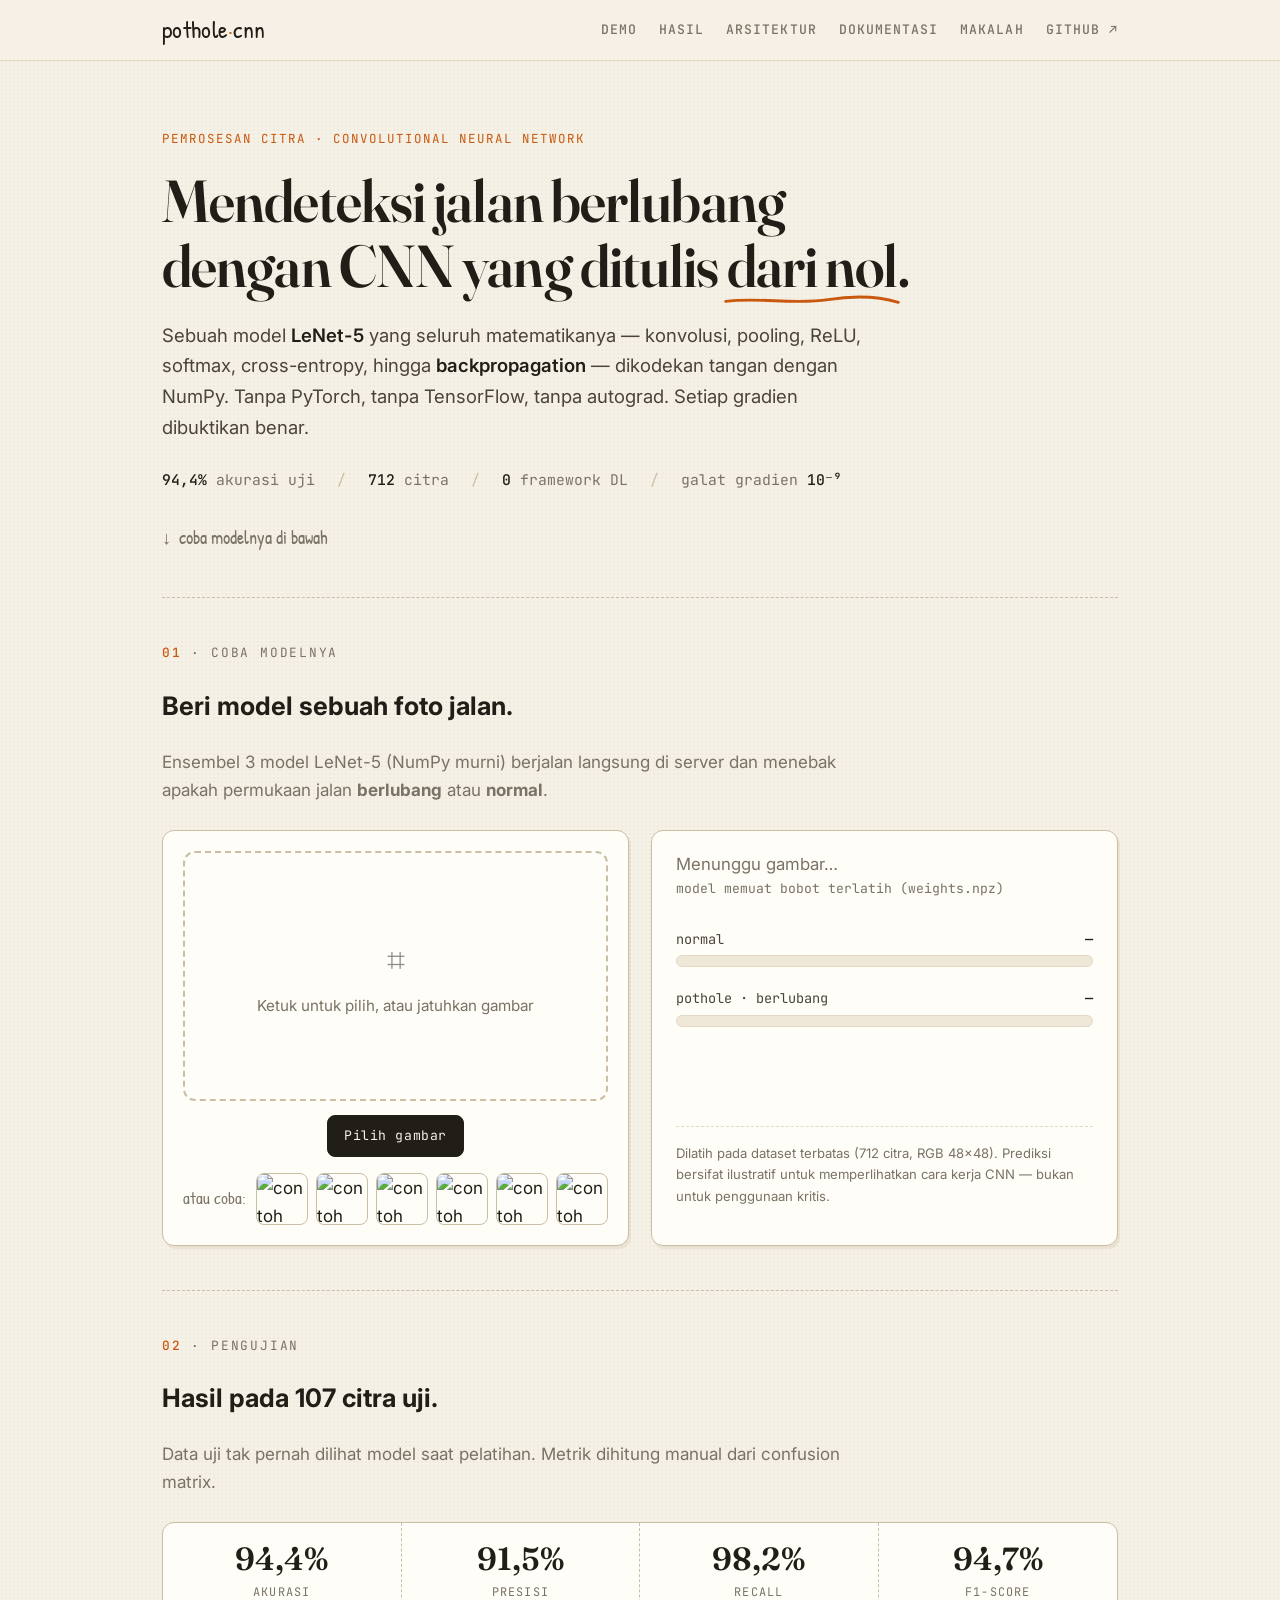
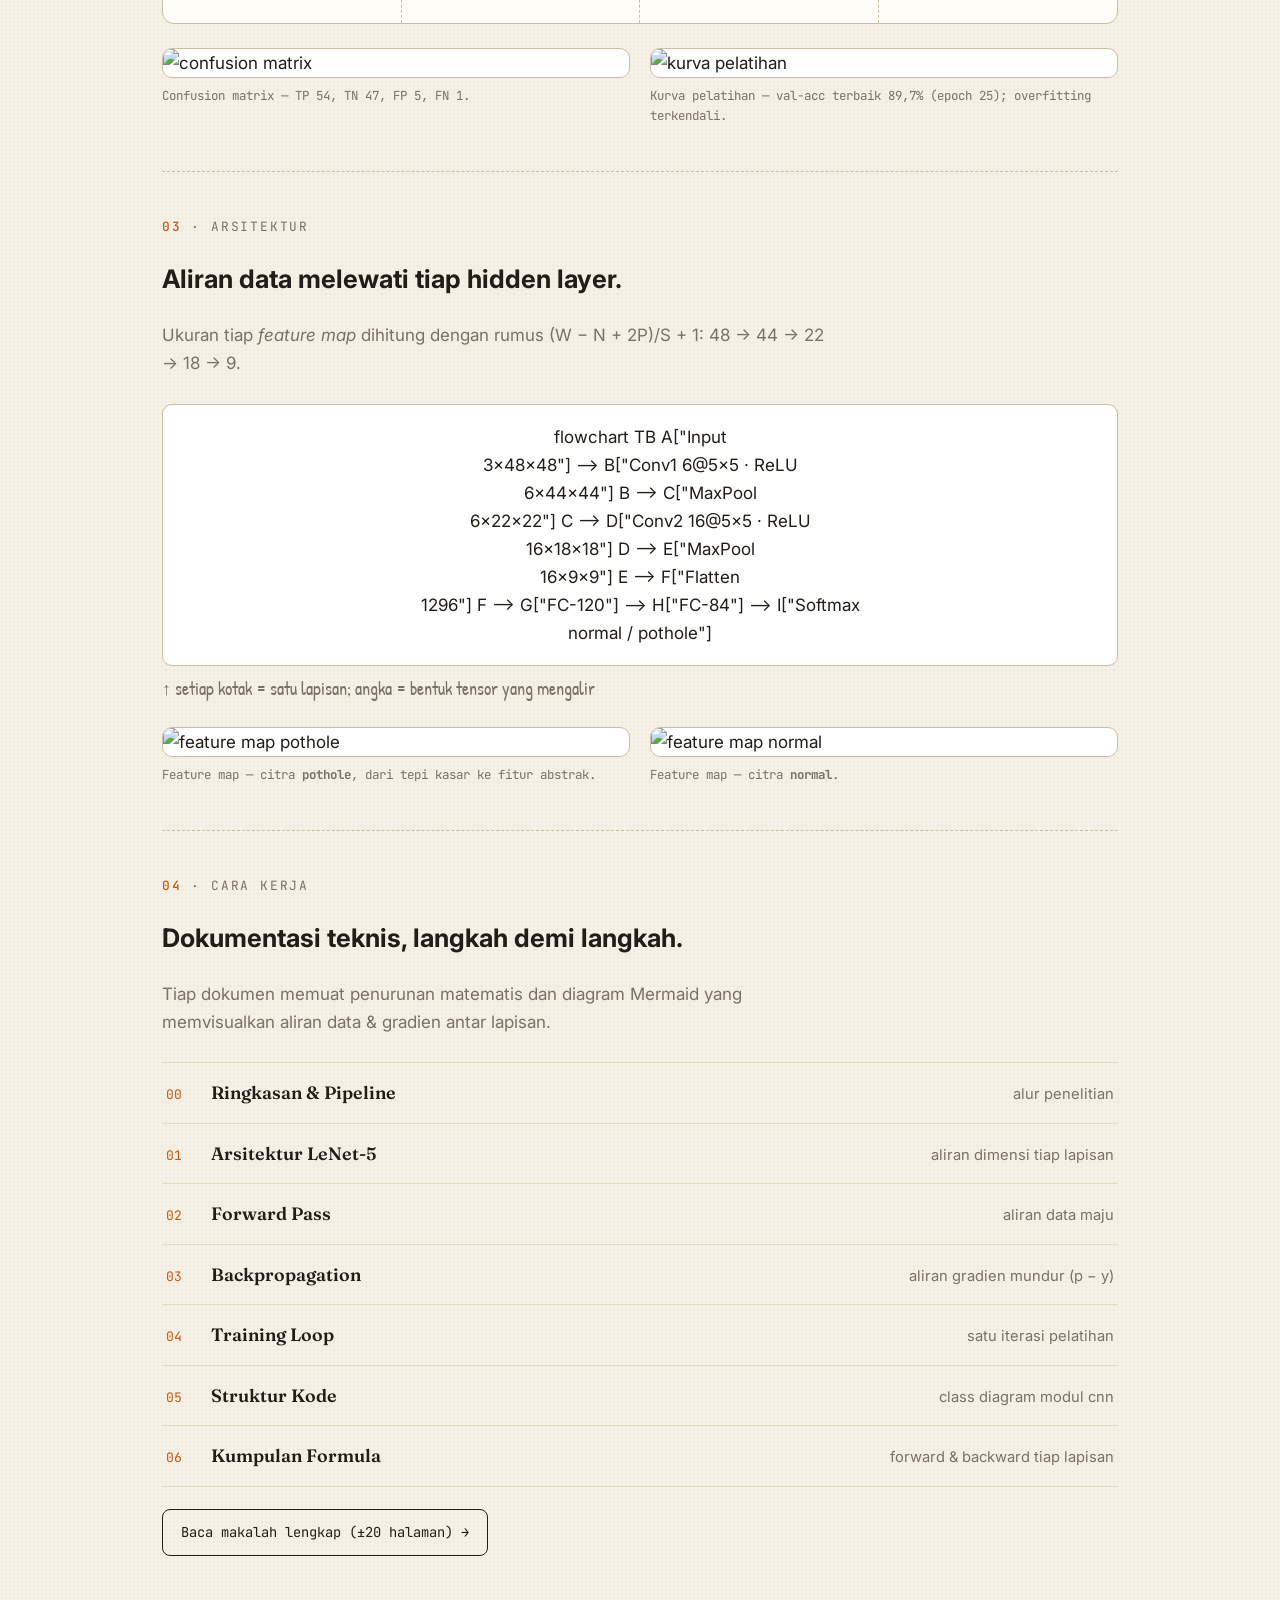
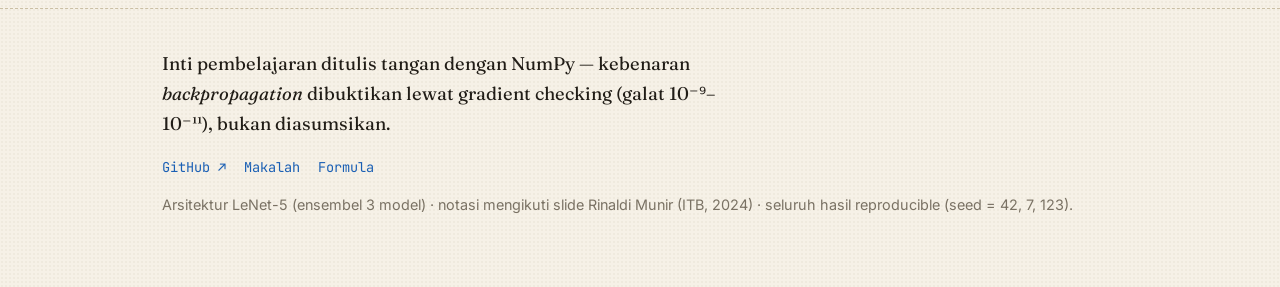
==== commit 4c8d4d34: "Makalah: syntax highlight kode + semua diagram vertikal (TB) - viewer.html: muat highlight.js (CDN)," ====
--- a/web/static/index.html
+++ b/web/static/index.html
@@ -10,7 +10,7 @@
 <link rel="preconnect" href="https://fonts.googleapis.com">
 <link rel="preconnect" href="https://fonts.gstatic.com" crossorigin>
 <link href="https://fonts.googleapis.com/css2?family=Fraunces:opsz,wght@9..144,400;9..144,600&family=Inter:wght@400;500;600&family=JetBrains+Mono:wght@400;500&family=Patrick+Hand&display=swap" rel="stylesheet">
-<link rel="stylesheet" href="style.css?v=4">
+<link rel="stylesheet" href="style.css?v=6">
 </head>
 <body>
 
@@ -108,7 +108,7 @@
       48 → 44 → 22 → 18 → 9.</p>
     <div class="diagram">
       <div class="mermaid">
-flowchart LR
+flowchart TB
     A["Input<br/>3×48×48"] --> B["Conv1 6@5×5 · ReLU<br/>6×44×44"]
     B --> C["MaxPool<br/>6×22×22"]
     C --> D["Conv2 16@5×5 · ReLU<br/>16×18×18"]
--- a/web/static/style.css
+++ b/web/static/style.css
@@ -246,7 +246,11 @@
   .sidenav a.active { background: var(--ink); color: var(--paper); border-color: var(--ink); }
 }
 
-.md { font-size: 1.02rem; line-height: 1.75; max-width: 72ch; min-width: 0; }
+.md { font-size: 1.02rem; line-height: 1.75; min-width: 0; }
+/* Prosa dibatasi ~72ch agar enak dibaca; elemen lebar (diagram, kode, tabel,
+   codepair) boleh memakai lebar kolom penuh sehingga diagram tidak mengecil. */
+.md > p, .md > ul, .md > ol, .md > h1, .md > h2, .md > h3,
+.md > h4, .md > blockquote { max-width: 72ch; }
 /* Elemen lebar discroll di dalam kotaknya, tidak memotong/memaksa lebar halaman */
 .md pre, .md table, .md .mermaid, .md mjx-container { max-width: 100%; }
 .md mjx-container { overflow-x: auto; overflow-y: hidden; }
@@ -266,8 +270,55 @@
   padding: 2px 6px; border-radius: 5px; }
 .md pre { background: #2a251d; color: #f3ead6; border-radius: 10px; padding: 16px; overflow-x: auto; }
 .md pre code { background: none; color: inherit; padding: 0; font-size: .84em; }
+/* Syntax highlight (highlight.js) — palet editorial di atas latar gelap */
+.md pre code.hljs { color: #f3ead6; background: none; padding: 0; }
+.hljs-comment, .hljs-quote { color: #8f8467; font-style: italic; }
+.hljs-keyword, .hljs-selector-tag, .hljs-section, .hljs-doctag,
+.hljs-operator { color: #e79457; }
+.hljs-string, .hljs-attr, .hljs-regexp, .hljs-addition { color: #b9c47f; }
+.hljs-number, .hljs-literal, .hljs-symbol, .hljs-bullet { color: #d9a06c; }
+.hljs-title, .hljs-title.function_, .hljs-name, .hljs-built_in,
+.hljs-builtin-name, .hljs-type { color: #8fb3e0; }
+.hljs-params { color: #f3ead6; }
+.hljs-variable, .hljs-template-variable, .hljs-attribute { color: #e0c98a; }
+.hljs-meta, .hljs-decorator { color: #b79b6f; }
+.hljs-emphasis { font-style: italic; }
+.hljs-strong { font-weight: 600; }
 .md blockquote { margin: 16px 0; padding: 6px 18px; border-left: 3px solid var(--orange);
   background: var(--card); color: var(--ink-soft); border-radius: 0 8px 8px 0; }
 .md .mermaid { background: #fff; border: 1px solid var(--line-2); border-radius: 10px;
-  padding: 16px; margin: 18px 0; text-align: center; overflow-x: auto; }
+  padding: 18px; margin: 22px 0; text-align: center; overflow-x: auto; }
+/* Perbesar diagram: isi lebar wadah (sebelumnya mengecil ke ukuran natural) */
+.md .mermaid svg { width: 100%; height: auto; max-width: 900px; }
+.md > .mermaid { margin-inline: auto; }
+
+/* ---------- Codepair: kode ↔ diagram (side-by-side → tab) ------------- */
+.md .codepair { margin: 26px 0; border: 1px solid var(--line-2); border-radius: 12px;
+  overflow: hidden; background: var(--card); }
+.md .codepair > figcaption, .md .codepair .cp-cap {
+  font-family: var(--mono); font-size: .8rem; color: var(--muted);
+  padding: 9px 14px; border-bottom: 1px solid var(--line-2); background: var(--paper-2); }
+.cp-tabs { display: none; gap: 6px; padding: 8px 10px; border-bottom: 1px solid var(--line-2);
+  background: var(--paper-2); }
+.cp-tab { font-family: var(--mono); font-size: .78rem; cursor: pointer;
+  padding: 6px 14px; border-radius: 999px; border: 1.5px solid var(--line-2);
+  background: var(--card); color: var(--ink-soft); }
+.cp-tab.active { background: var(--ink); color: var(--paper); border-color: var(--ink); }
+.cp-body { display: grid; grid-template-columns: minmax(0,1fr) minmax(0,1fr); }
+.cp-panel { min-width: 0; }
+.cp-panel.cp-code { border-right: 1px solid var(--line-2); }
+/* rapikan pre/mermaid di dalam panel: tanpa margin/border ganda */
+.cp-panel.cp-code pre { margin: 0; border-radius: 0; height: 100%; }
+.cp-panel.cp-diagram .mermaid { margin: 0; border: 0; border-radius: 0; height: 100%;
+  display: flex; align-items: center; justify-content: center; }
+.cp-panel.cp-diagram .mermaid svg { max-width: 100%; }
+
+/* Layar sempit / HP: tumpuk jadi tab toggle */
+@media (max-width: 820px) {
+  .cp-tabs { display: flex; }
+  .cp-body { display: block; }
+  .cp-panel { display: none; }
+  .cp-panel.active { display: block; }
+  .cp-panel.cp-code { border-right: 0; }
+}
 .spinner { color: var(--muted); padding: 60px 0; text-align: center; font-family: var(--mono); }
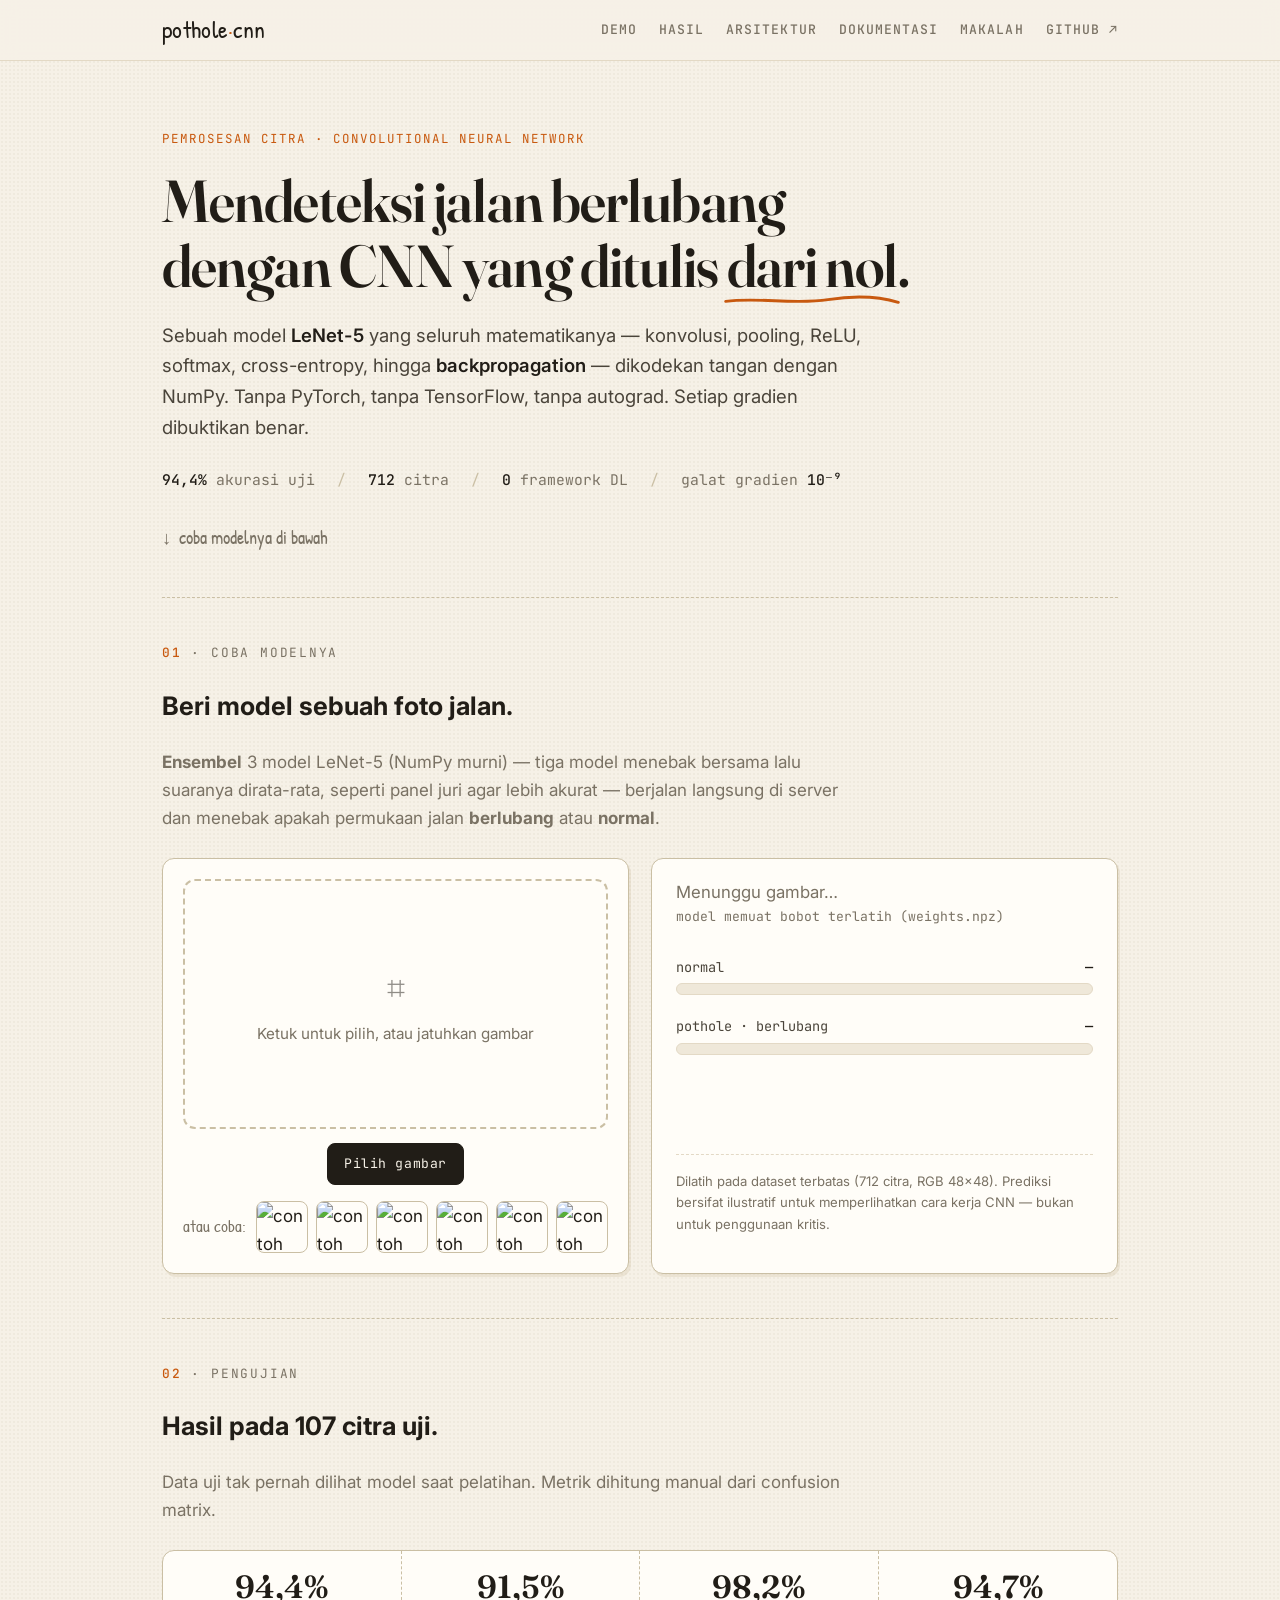
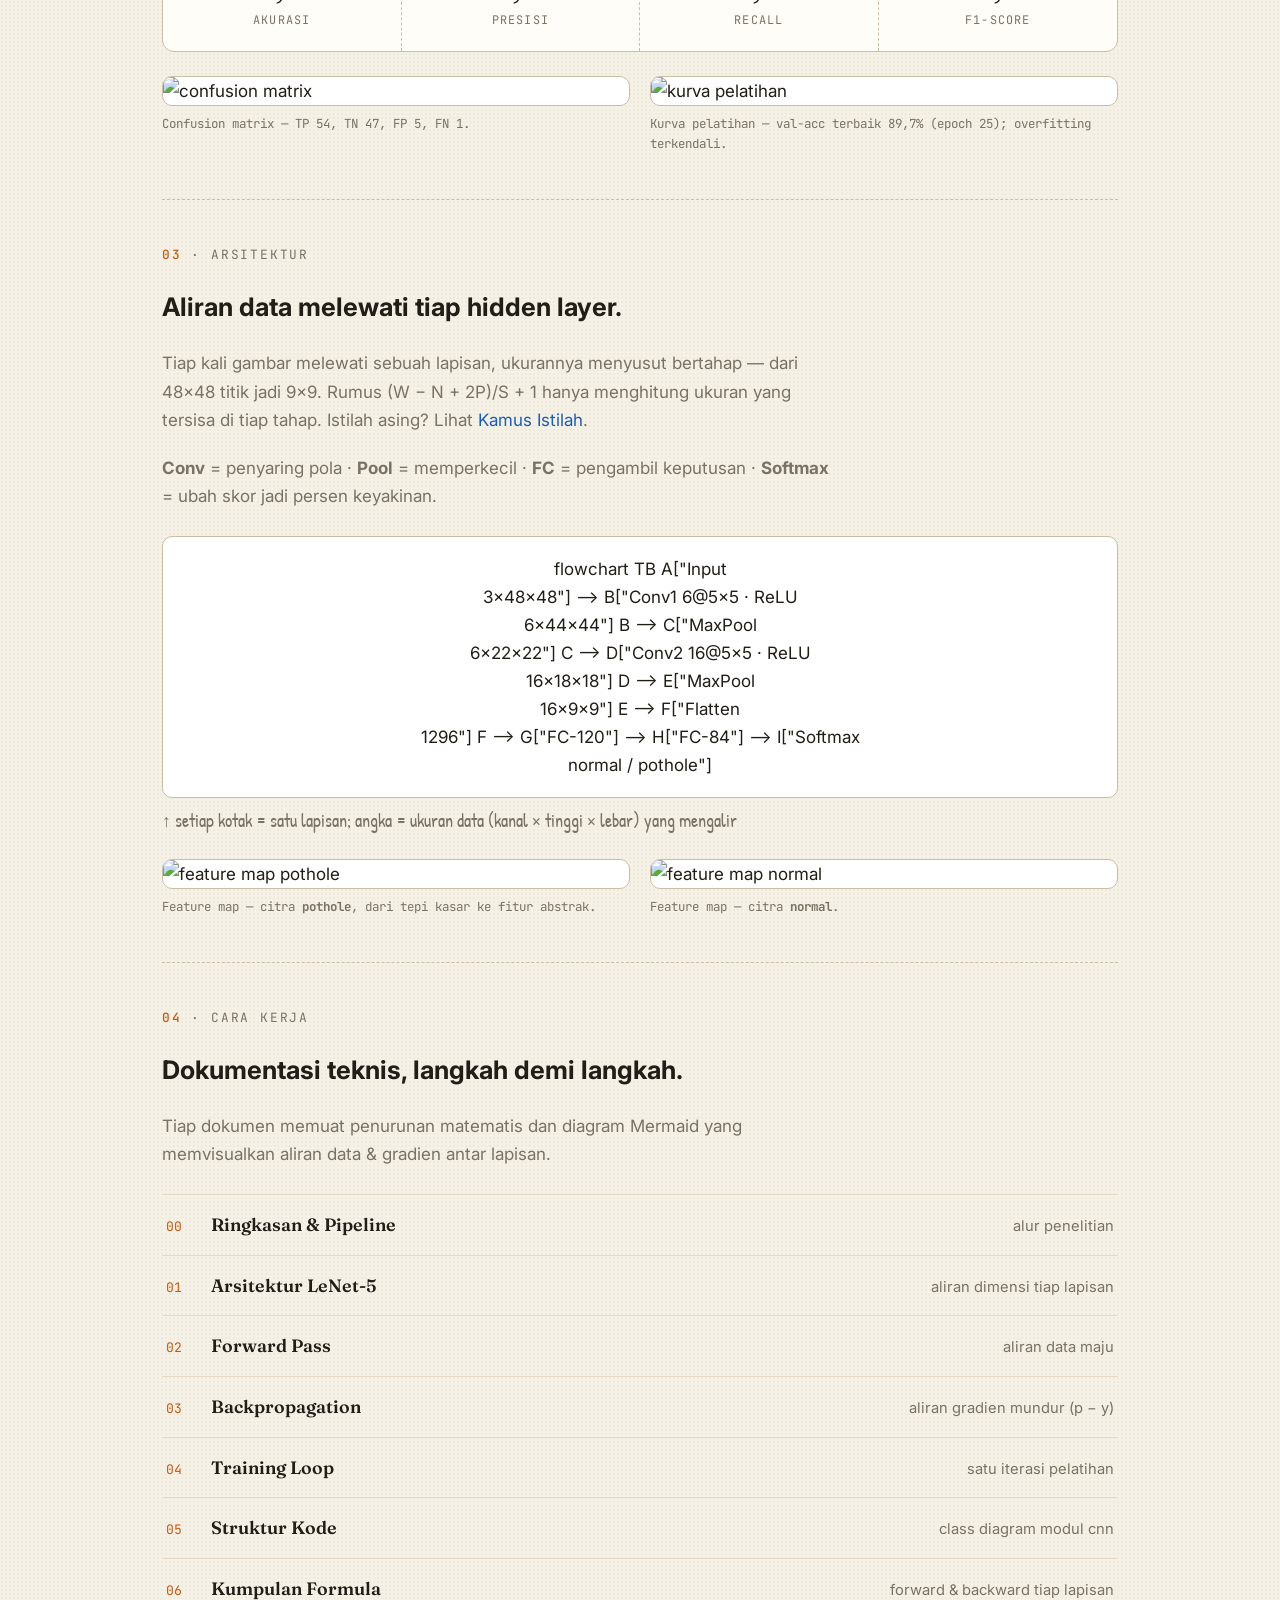
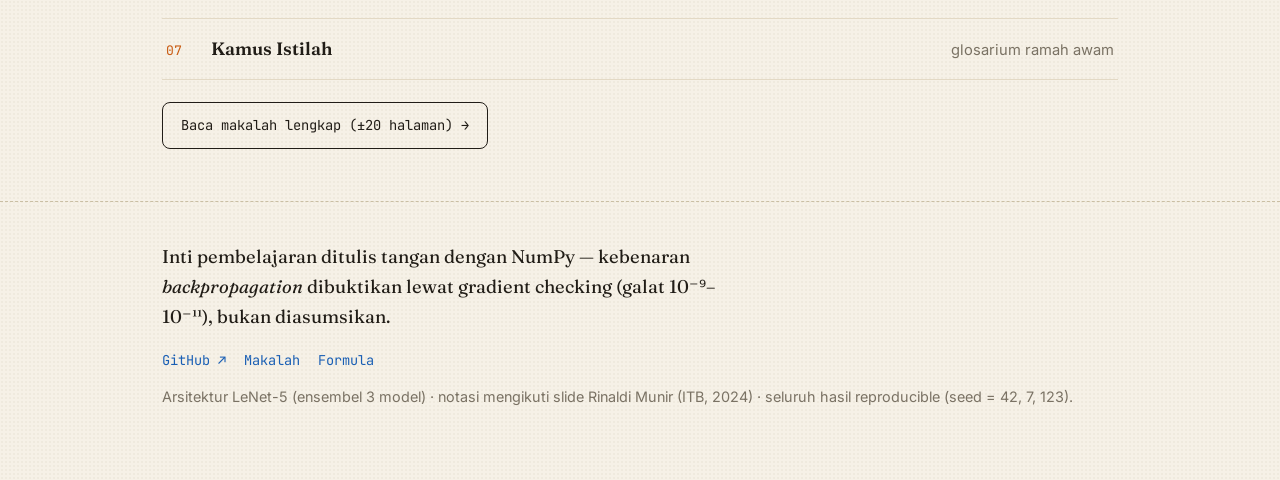
==== commit a27eb6bb: "Makalah ramah awam: glosarium, callout "untuk awam", primer, benahi landing Berdasar review 3-sudut " ====
--- a/web/static/index.html
+++ b/web/static/index.html
@@ -10,7 +10,7 @@
 <link rel="preconnect" href="https://fonts.googleapis.com">
 <link rel="preconnect" href="https://fonts.gstatic.com" crossorigin>
 <link href="https://fonts.googleapis.com/css2?family=Fraunces:opsz,wght@9..144,400;9..144,600&family=Inter:wght@400;500;600&family=JetBrains+Mono:wght@400;500&family=Patrick+Hand&display=swap" rel="stylesheet">
-<link rel="stylesheet" href="style.css?v=6">
+<link rel="stylesheet" href="style.css?v=7">
 </head>
 <body>
 
@@ -43,7 +43,7 @@
       <span><b>94,4%</b> akurasi uji</span><span class="sep">/</span>
       <span><b>712</b> citra</span><span class="sep">/</span>
       <span><b>0</b> framework DL</span><span class="sep">/</span>
-      <span>galat gradien <b>10⁻⁹</b></span>
+      <span title="selisih ~0,000000001 — praktis nol: bukti perhitungan matematis model benar">galat gradien <b>10⁻⁹</b></span>
     </div>
     <p class="scrollcue">↓ &nbsp;coba modelnya di bawah</p>
   </section>
@@ -51,7 +51,8 @@
   <section id="demo">
     <p class="seclabel"><b>01</b> · coba modelnya</p>
     <h2>Beri model sebuah foto jalan.</h2>
-    <p class="sub">Ensembel 3 model LeNet-5 (NumPy murni) berjalan langsung di server dan menebak apakah
+    <p class="sub"><b>Ensembel</b> 3 model LeNet-5 (NumPy murni) — tiga model menebak bersama lalu suaranya
+      dirata-rata, seperti panel juri agar lebih akurat — berjalan langsung di server dan menebak apakah
       permukaan jalan <b>berlubang</b> atau <b>normal</b>.</p>
     <div class="demo">
       <div class="panel" style="padding:20px; display:flex; flex-direction:column">
@@ -104,8 +105,11 @@
   <section id="arsitektur">
     <p class="seclabel"><b>03</b> · arsitektur</p>
     <h2>Aliran data melewati tiap hidden layer.</h2>
-    <p class="sub">Ukuran tiap <i>feature map</i> dihitung dengan rumus (W − N + 2P)/S + 1:
-      48 → 44 → 22 → 18 → 9.</p>
+    <p class="sub">Tiap kali gambar melewati sebuah lapisan, ukurannya menyusut bertahap — dari
+      48×48 titik jadi 9×9. Rumus (W − N + 2P)/S + 1 hanya menghitung ukuran yang tersisa di
+      tiap tahap. Istilah asing? Lihat <a href="viewer.html?doc=07-glosarium">Kamus Istilah</a>.</p>
+    <p class="sub" style="margin-top:-6px"><b>Conv</b> = penyaring pola · <b>Pool</b> = memperkecil ·
+      <b>FC</b> = pengambil keputusan · <b>Softmax</b> = ubah skor jadi persen keyakinan.</p>
     <div class="diagram">
       <div class="mermaid">
 flowchart TB
@@ -117,7 +121,7 @@
     F --> G["FC-120"] --> H["FC-84"] --> I["Softmax<br/>normal / pothole"]
       </div>
     </div>
-    <p class="caption">↑ setiap kotak = satu lapisan; angka = bentuk tensor yang mengalir</p>
+    <p class="caption">↑ setiap kotak = satu lapisan; angka = ukuran data (kanal × tinggi × lebar) yang mengalir</p>
     <div class="figs">
       <figure><img src="figures/feature_maps_pothole.png" alt="feature map pothole">
         <figcaption>Feature map — citra <b>pothole</b>, dari tepi kasar ke fitur abstrak.</figcaption></figure>
@@ -139,6 +143,7 @@
       <a href="viewer.html?doc=04-training-loop"><span class="no">04</span><span class="t">Training Loop</span><span class="d">satu iterasi pelatihan</span></a>
       <a href="viewer.html?doc=05-struktur-kode"><span class="no">05</span><span class="t">Struktur Kode</span><span class="d">class diagram modul cnn</span></a>
       <a href="viewer.html?doc=06-formula"><span class="no">06</span><span class="t">Kumpulan Formula</span><span class="d">forward & backward tiap lapisan</span></a>
+      <a href="viewer.html?doc=07-glosarium"><span class="no">07</span><span class="t">Kamus Istilah</span><span class="d">glosarium ramah awam</span></a>
     </nav>
     <a class="paperlink" href="viewer.html?doc=makalah">Baca makalah lengkap (±20 halaman) →</a>
   </section>
--- a/web/static/style.css
+++ b/web/static/style.css
@@ -286,6 +286,16 @@
 .hljs-strong { font-weight: 600; }
 .md blockquote { margin: 16px 0; padding: 6px 18px; border-left: 3px solid var(--orange);
   background: var(--card); color: var(--ink-soft); border-radius: 0 8px 8px 0; }
+/* Callout "untuk awam" (💡) & "cara baca rumus" (📐) — kotak ramah pemula */
+.md blockquote.callout { border-left-width: 4px; padding: 12px 16px; border-radius: 8px;
+  margin: 18px 0; font-size: .98rem; }
+.md blockquote.callout p { margin: 6px 0; }
+.md blockquote.callout p:first-child { margin-top: 0; }
+.md blockquote.callout p:last-child { margin-bottom: 0; }
+.md blockquote.callout-tip { border-left-color: var(--blue);
+  background: color-mix(in srgb, var(--blue) 7%, var(--card)); }
+.md blockquote.callout-math { border-left-color: var(--orange);
+  background: color-mix(in srgb, var(--orange) 8%, var(--card)); }
 .md .mermaid { background: #fff; border: 1px solid var(--line-2); border-radius: 10px;
   padding: 18px; margin: 22px 0; text-align: center; overflow-x: auto; }
 /* Perbesar diagram: isi lebar wadah (sebelumnya mengecil ke ukuran natural) */
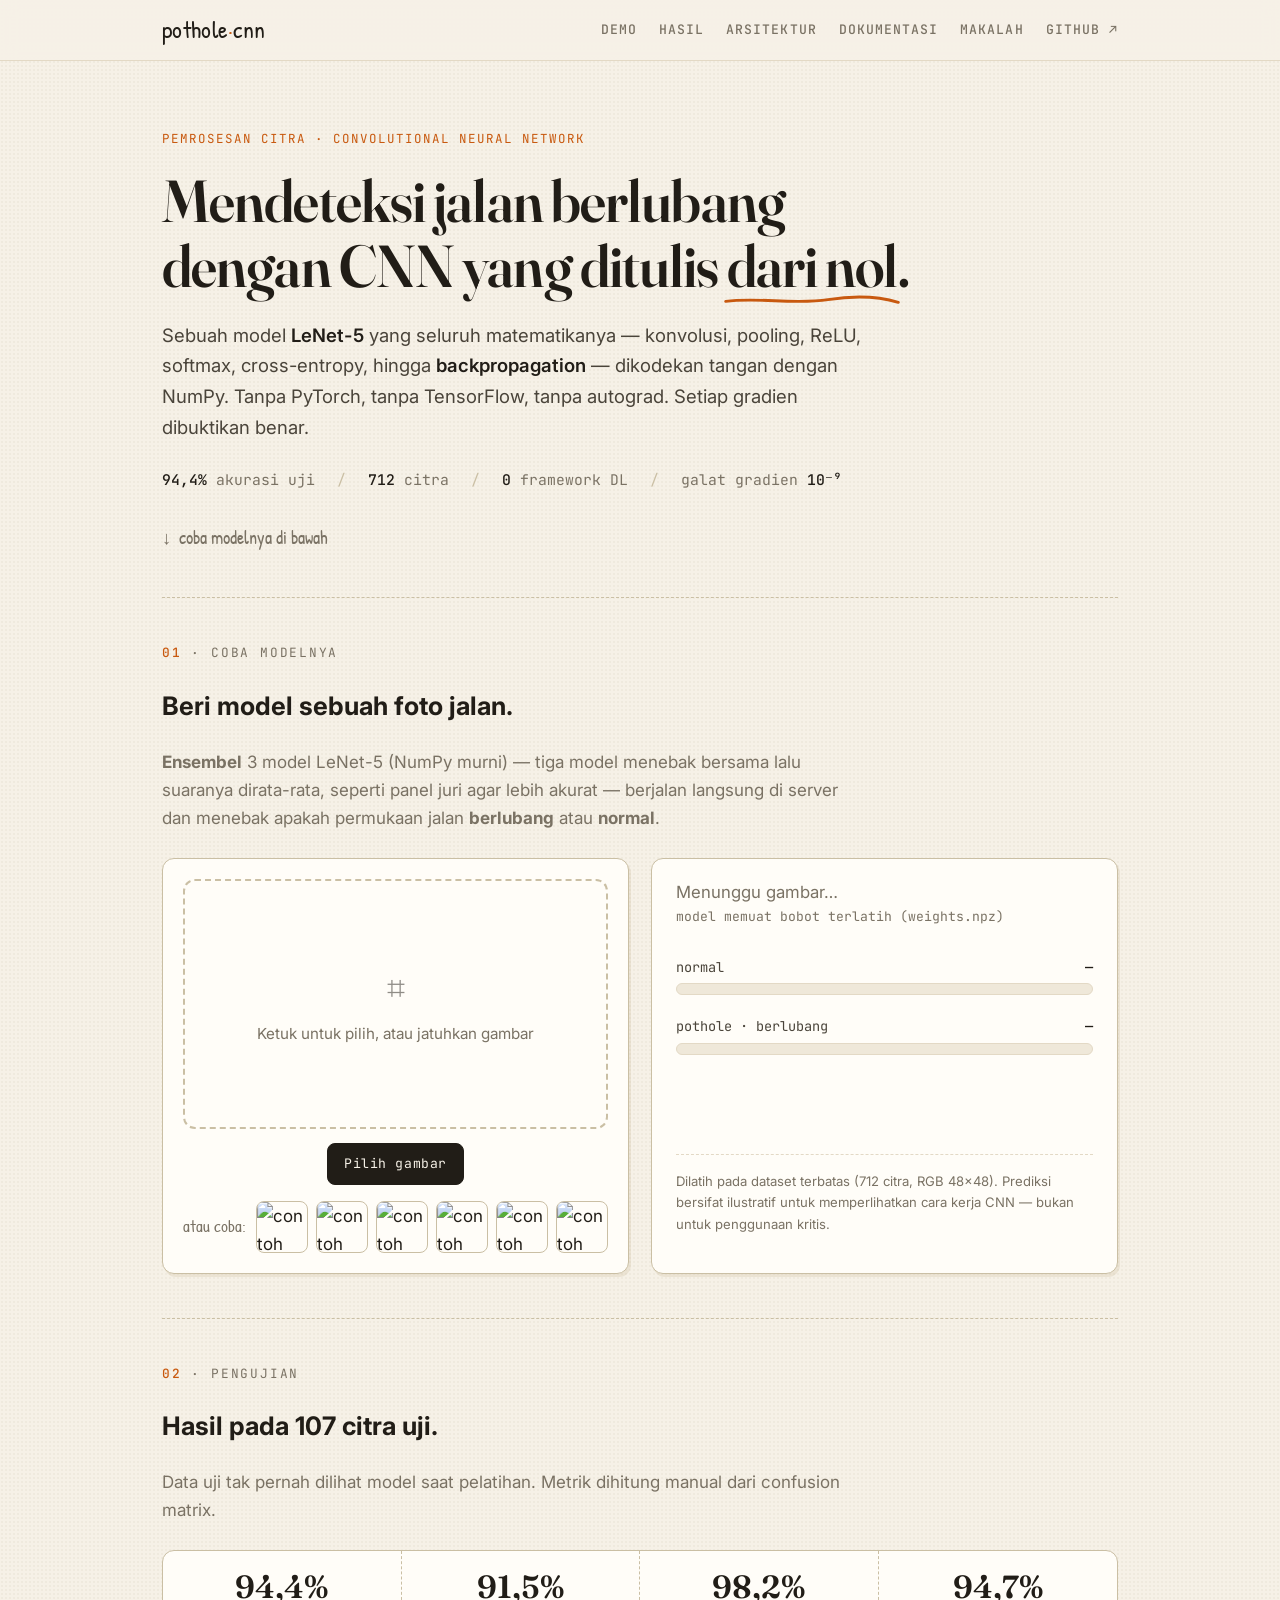
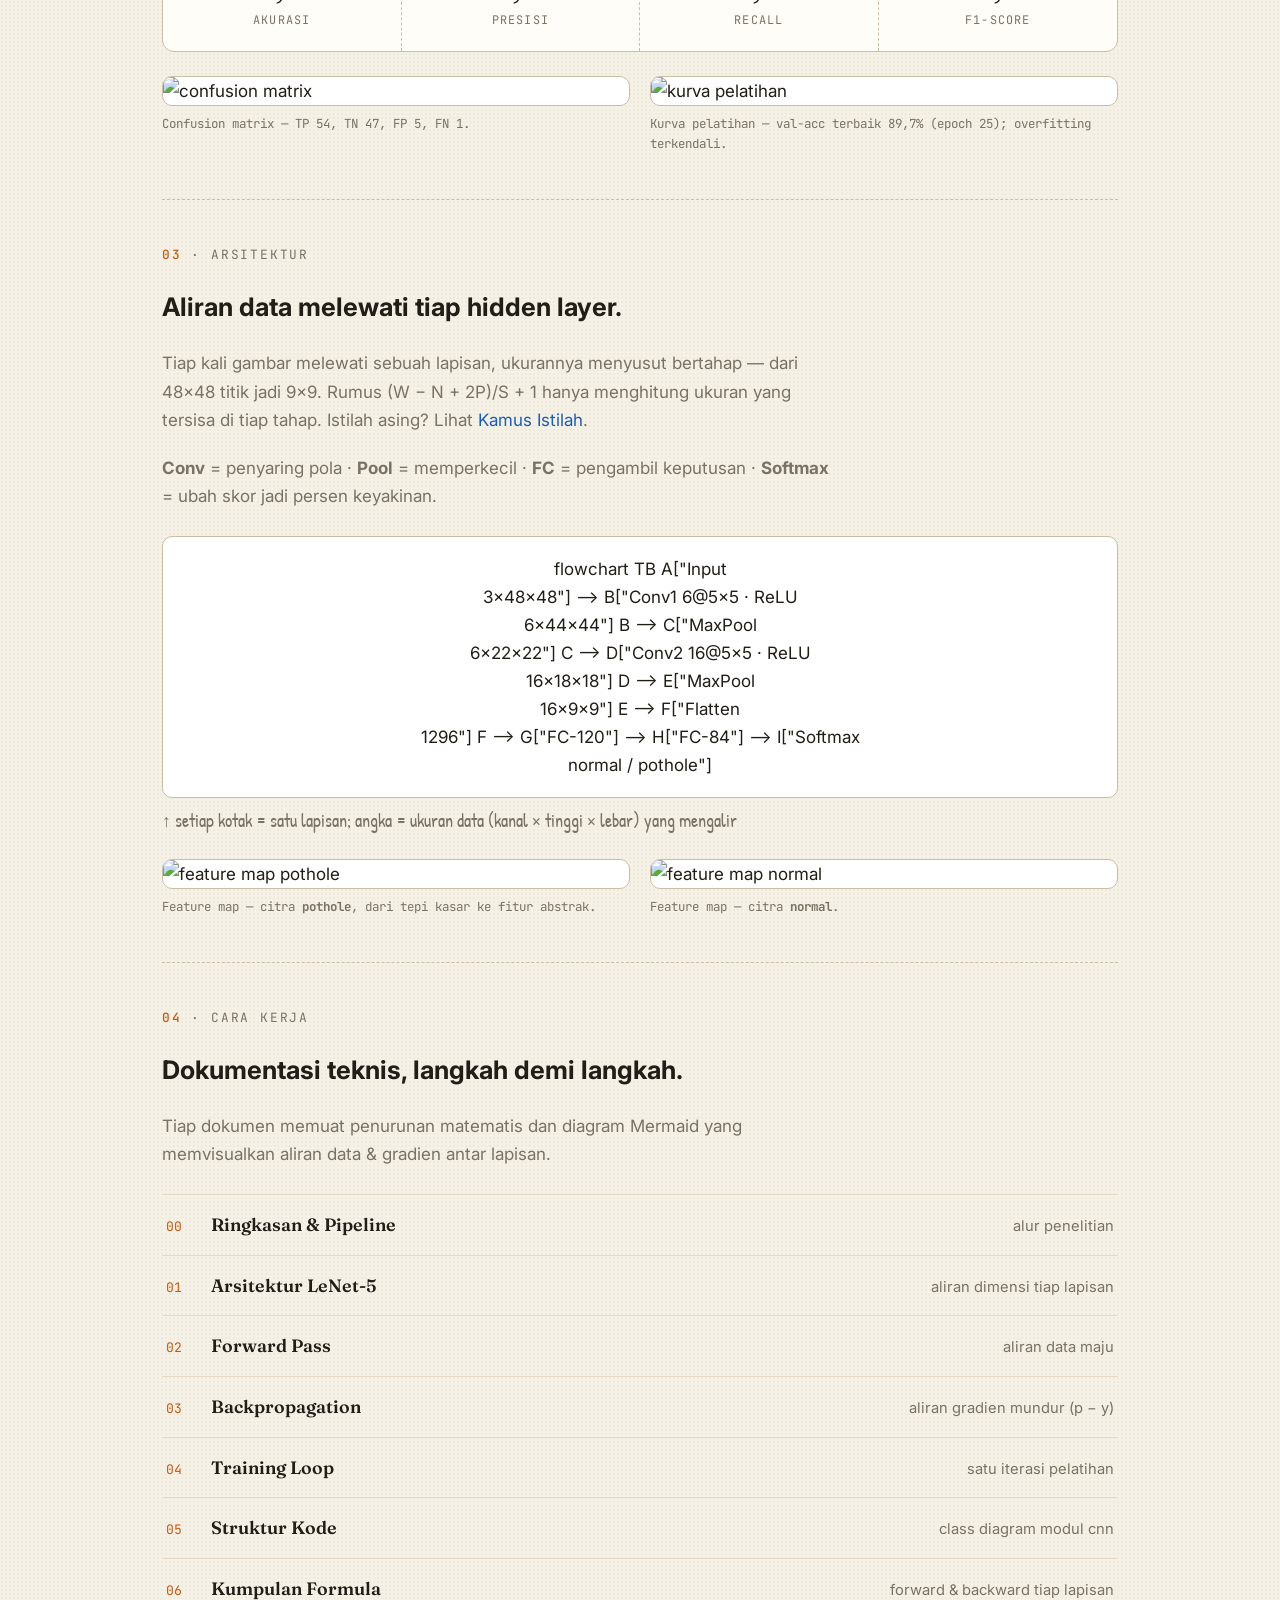
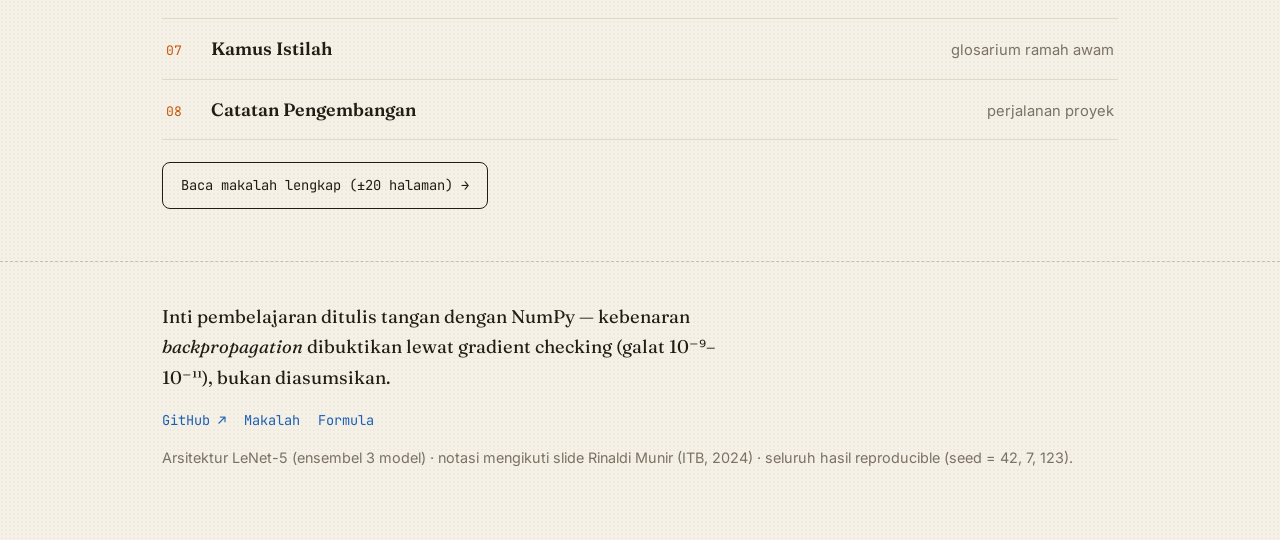
==== commit c245428d: "Dokumentasi perjalanan: docs/08 catatan-pengembangan + CHANGELOG.md Catatan naratif+teknis semua yan" ====
--- a/web/static/index.html
+++ b/web/static/index.html
@@ -144,6 +144,7 @@
       <a href="viewer.html?doc=05-struktur-kode"><span class="no">05</span><span class="t">Struktur Kode</span><span class="d">class diagram modul cnn</span></a>
       <a href="viewer.html?doc=06-formula"><span class="no">06</span><span class="t">Kumpulan Formula</span><span class="d">forward & backward tiap lapisan</span></a>
       <a href="viewer.html?doc=07-glosarium"><span class="no">07</span><span class="t">Kamus Istilah</span><span class="d">glosarium ramah awam</span></a>
+      <a href="viewer.html?doc=08-catatan-pengembangan"><span class="no">08</span><span class="t">Catatan Pengembangan</span><span class="d">perjalanan proyek</span></a>
     </nav>
     <a class="paperlink" href="viewer.html?doc=makalah">Baca makalah lengkap (±20 halaman) →</a>
   </section>
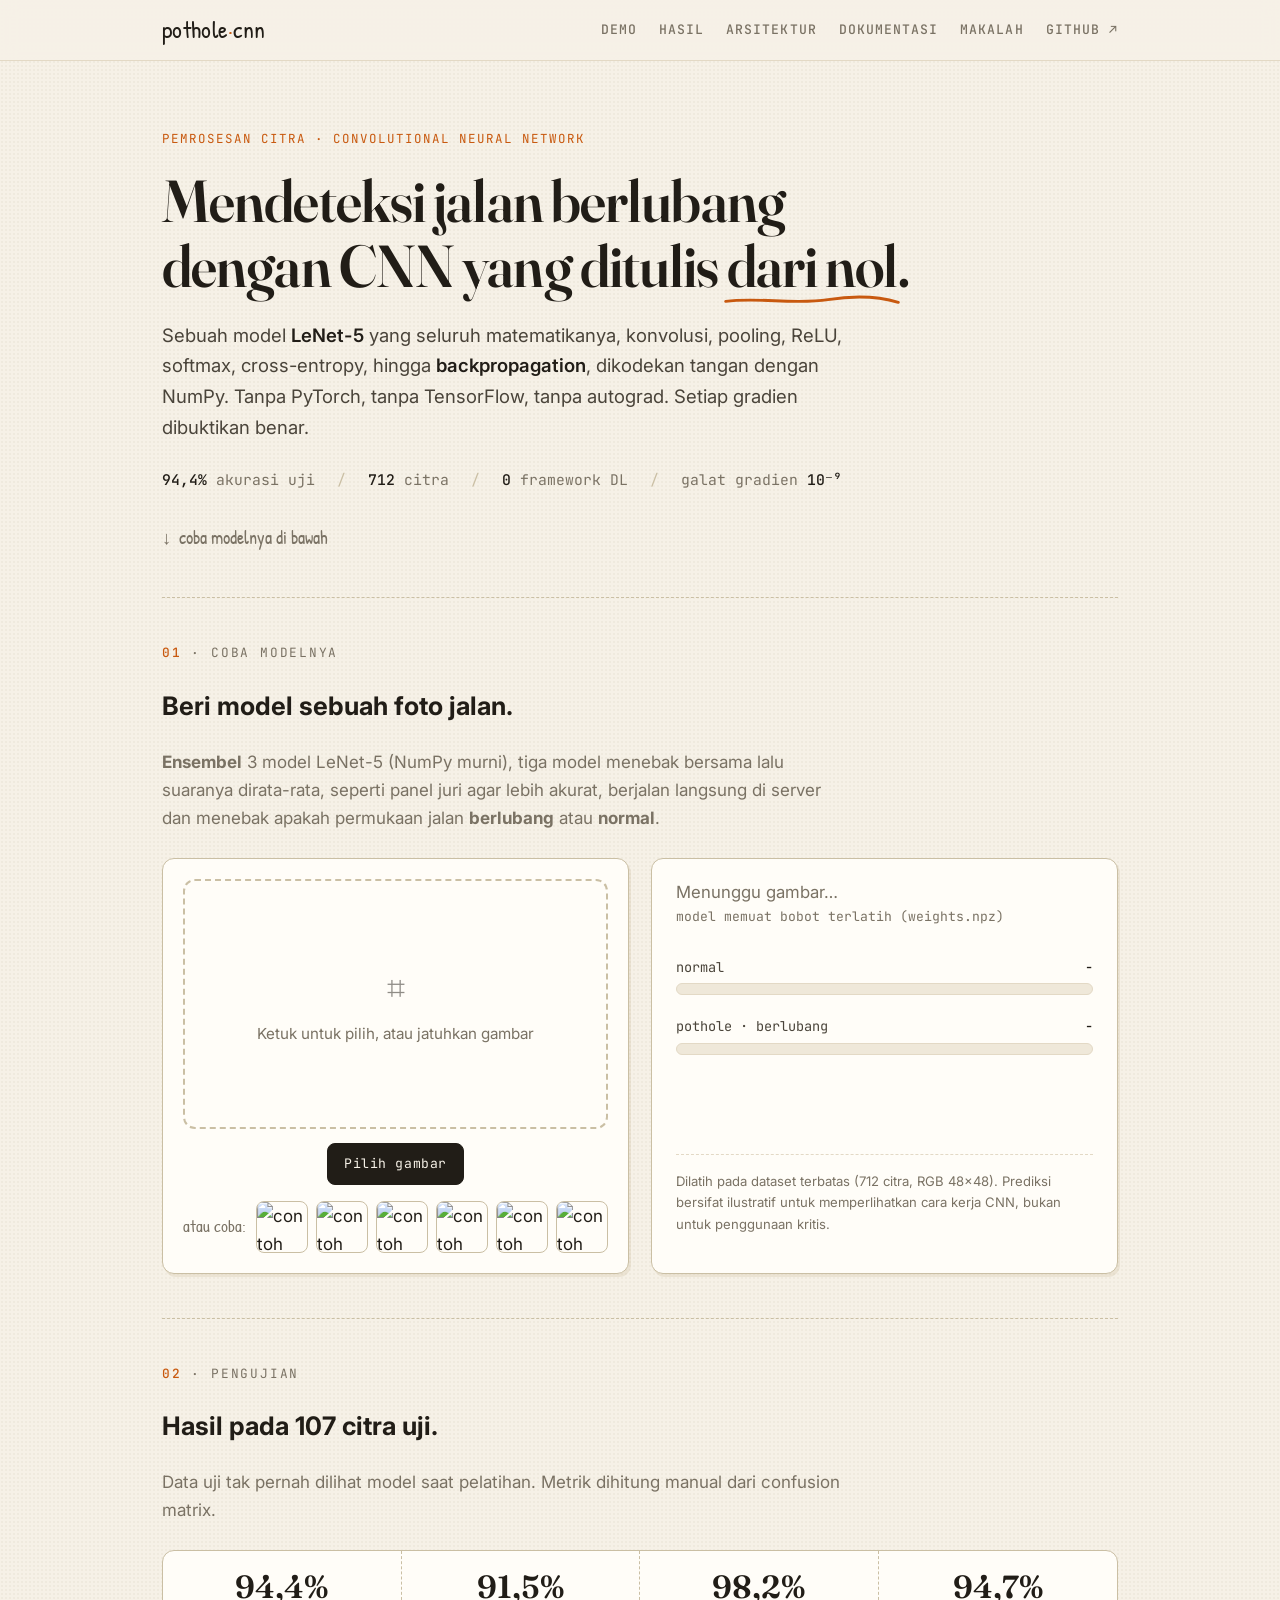
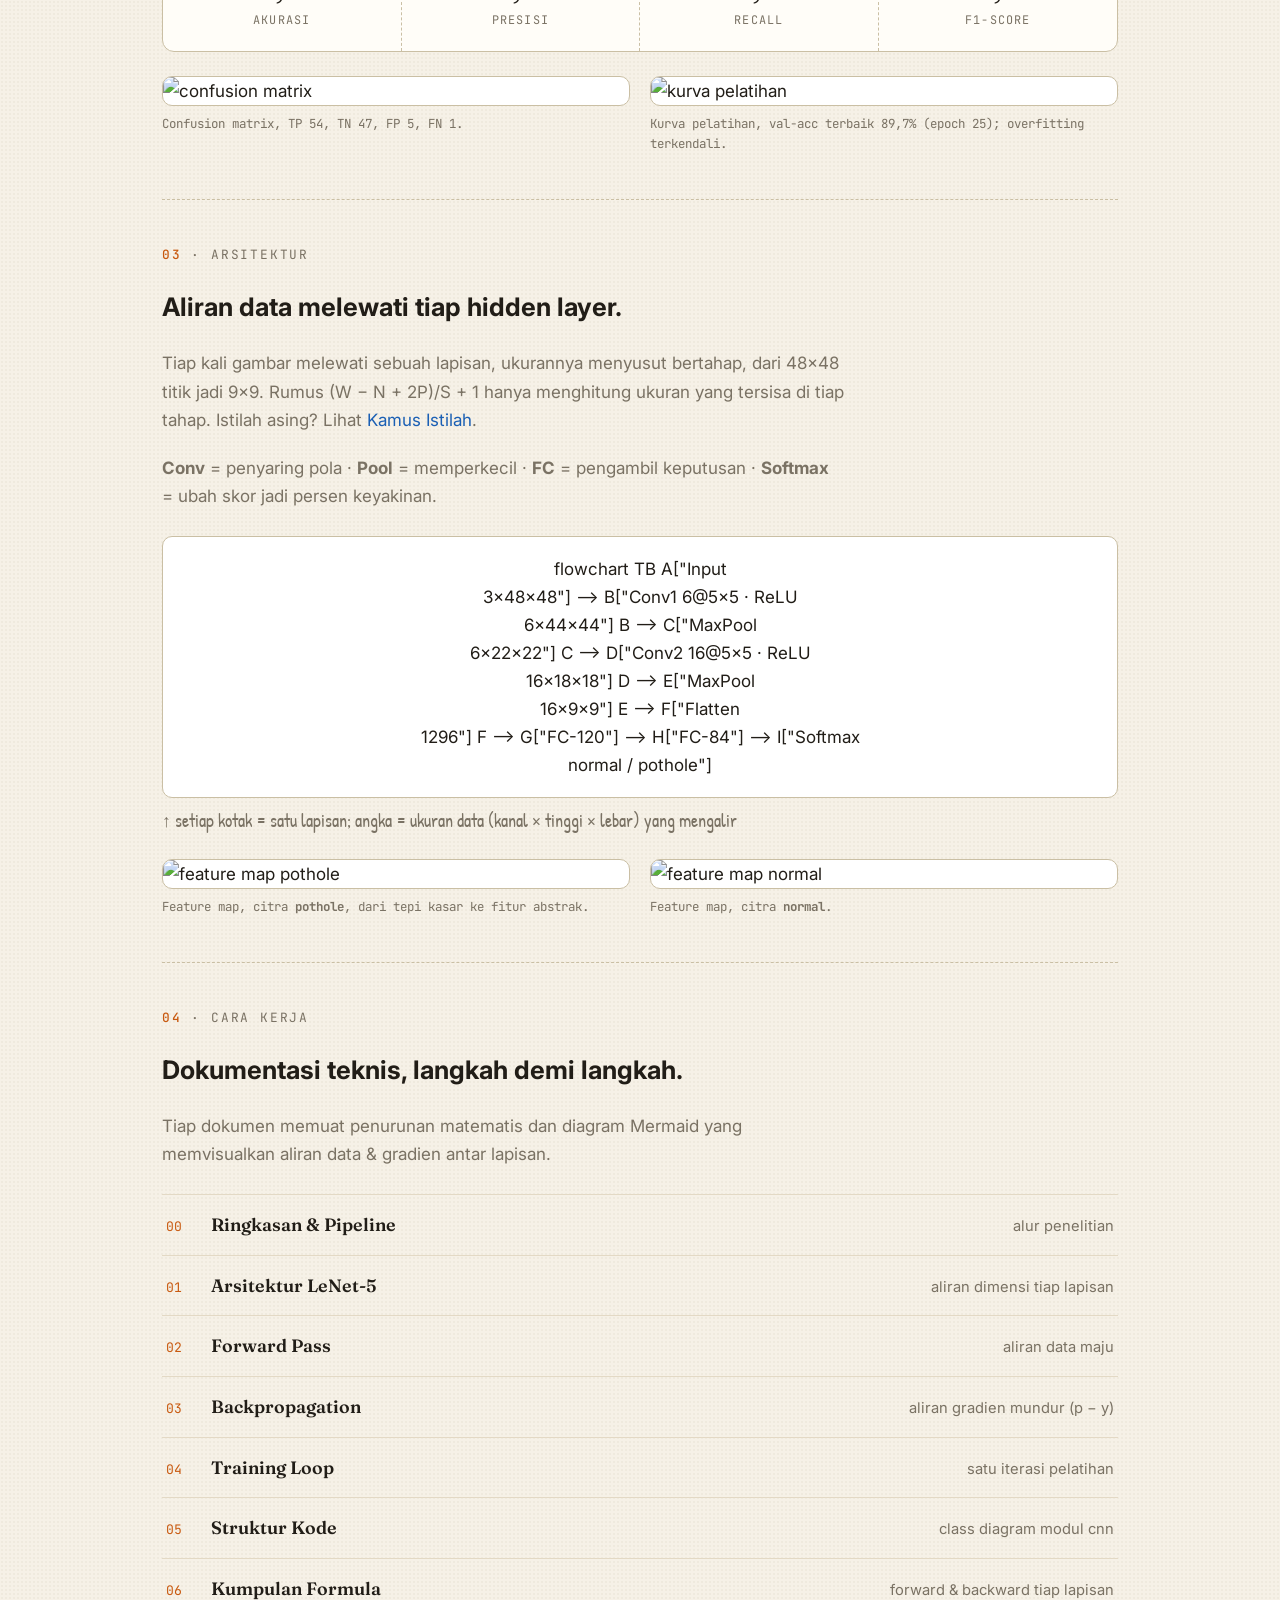
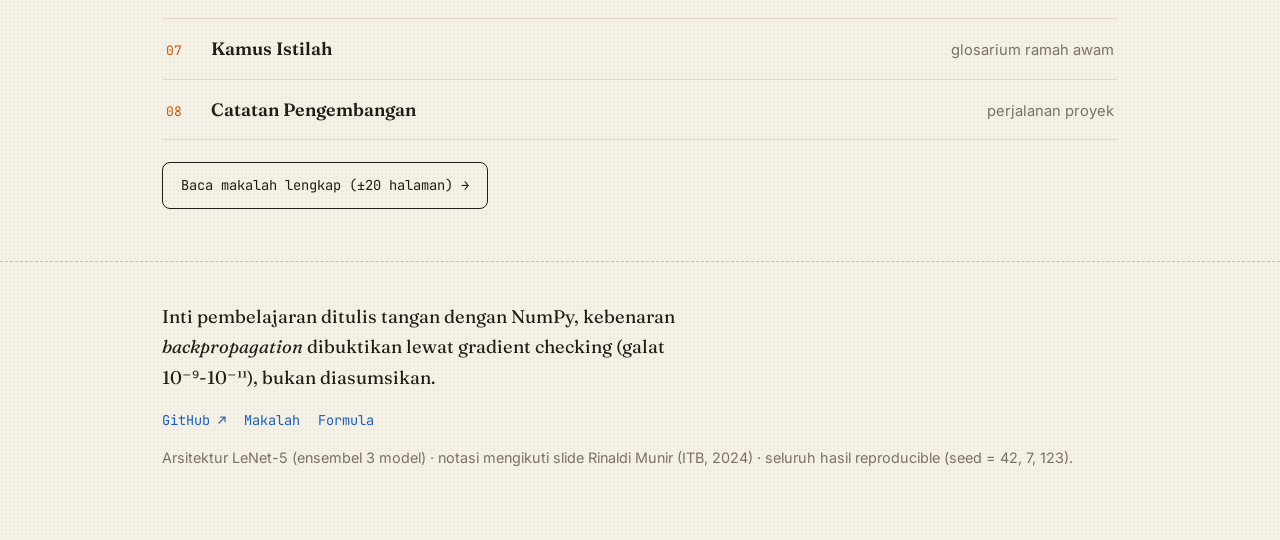
==== commit 4f9d02cb: "Bersihkan jejak AI: buang em-dash, ikon FontAwesome, tanpa trailer - Ganti semua em-dash (—) & en-da" ====
--- a/web/static/index.html
+++ b/web/static/index.html
@@ -3,14 +3,14 @@
 <head>
 <meta charset="UTF-8">
 <meta name="viewport" content="width=device-width, initial-scale=1.0">
-<title>Deteksi Jalan Berlubang — CNN LeNet-5 dari Nol</title>
-<meta name="description" content="Klasifikasi citra jalan berlubang dengan CNN LeNet-5 yang inti algoritmanya ditulis manual dengan NumPy — tanpa framework deep learning. Demo model langsung, dokumentasi, dan makalah.">
+<title>Deteksi Jalan Berlubang: CNN LeNet-5 dari Nol</title>
+<meta name="description" content="Klasifikasi citra jalan berlubang dengan CNN LeNet-5 yang inti algoritmanya ditulis manual dengan NumPy, tanpa framework deep learning. Demo model langsung, dokumentasi, dan makalah.">
 <meta name="theme-color" content="#f6f1e7">
 <link rel="icon" href="data:image/svg+xml,<svg xmlns='http://www.w3.org/2000/svg' viewBox='0 0 32 32'><text y='26' font-size='26'>🕳️</text></svg>">
 <link rel="preconnect" href="https://fonts.googleapis.com">
 <link rel="preconnect" href="https://fonts.gstatic.com" crossorigin>
 <link href="https://fonts.googleapis.com/css2?family=Fraunces:opsz,wght@9..144,400;9..144,600&family=Inter:wght@400;500;600&family=JetBrains+Mono:wght@400;500&family=Patrick+Hand&display=swap" rel="stylesheet">
-<link rel="stylesheet" href="style.css?v=7">
+<link rel="stylesheet" href="style.css?v=8">
 </head>
 <body>
 
@@ -36,14 +36,14 @@
   <section class="hero" style="border-top:none">
     <p class="eyebrow">Pemrosesan Citra · Convolutional Neural Network</p>
     <h1>Mendeteksi jalan berlubang<br class="brk">dengan CNN yang ditulis <span class="mark">dari nol</span>.</h1>
-    <p class="lead">Sebuah model <b>LeNet-5</b> yang seluruh matematikanya — konvolusi, pooling,
-      ReLU, softmax, cross-entropy, hingga <b>backpropagation</b> — dikodekan tangan dengan NumPy.
+    <p class="lead">Sebuah model <b>LeNet-5</b> yang seluruh matematikanya, konvolusi, pooling,
+      ReLU, softmax, cross-entropy, hingga <b>backpropagation</b>, dikodekan tangan dengan NumPy.
       Tanpa PyTorch, tanpa TensorFlow, tanpa autograd. Setiap gradien dibuktikan benar.</p>
     <div class="statline">
       <span><b>94,4%</b> akurasi uji</span><span class="sep">/</span>
       <span><b>712</b> citra</span><span class="sep">/</span>
       <span><b>0</b> framework DL</span><span class="sep">/</span>
-      <span title="selisih ~0,000000001 — praktis nol: bukti perhitungan matematis model benar">galat gradien <b>10⁻⁹</b></span>
+      <span title="selisih ~0,000000001, praktis nol: bukti perhitungan matematis model benar">galat gradien <b>10⁻⁹</b></span>
     </div>
     <p class="scrollcue">↓ &nbsp;coba modelnya di bawah</p>
   </section>
@@ -51,8 +51,8 @@
   <section id="demo">
     <p class="seclabel"><b>01</b> · coba modelnya</p>
     <h2>Beri model sebuah foto jalan.</h2>
-    <p class="sub"><b>Ensembel</b> 3 model LeNet-5 (NumPy murni) — tiga model menebak bersama lalu suaranya
-      dirata-rata, seperti panel juri agar lebih akurat — berjalan langsung di server dan menebak apakah
+    <p class="sub"><b>Ensembel</b> 3 model LeNet-5 (NumPy murni), tiga model menebak bersama lalu suaranya
+      dirata-rata, seperti panel juri agar lebih akurat, berjalan langsung di server dan menebak apakah
       permukaan jalan <b>berlubang</b> atau <b>normal</b>.</p>
     <div class="demo">
       <div class="panel" style="padding:20px; display:flex; flex-direction:column">
@@ -70,15 +70,15 @@
         <div class="verdict idle" id="verdict">Menunggu gambar…</div>
         <div class="conf" id="conf">model memuat bobot terlatih (weights.npz)</div>
         <div class="bar">
-          <div class="row"><span class="nm">normal</span><span class="pct" id="pNormal">—</span></div>
+          <div class="row"><span class="nm">normal</span><span class="pct" id="pNormal">-</span></div>
           <div class="track"><div class="fill normal" id="fNormal"></div></div>
         </div>
         <div class="bar">
-          <div class="row"><span class="nm">pothole · berlubang</span><span class="pct" id="pPothole">—</span></div>
+          <div class="row"><span class="nm">pothole · berlubang</span><span class="pct" id="pPothole">-</span></div>
           <div class="track"><div class="fill pothole" id="fPothole"></div></div>
         </div>
         <p class="disclaim">Dilatih pada dataset terbatas (712 citra, RGB 48×48). Prediksi
-          bersifat ilustratif untuk memperlihatkan cara kerja CNN — bukan untuk penggunaan kritis.</p>
+          bersifat ilustratif untuk memperlihatkan cara kerja CNN, bukan untuk penggunaan kritis.</p>
       </div>
     </div>
   </section>
@@ -96,16 +96,16 @@
     </div>
     <div class="figs">
       <figure><img src="figures/confusion_matrix.png" alt="confusion matrix">
-        <figcaption>Confusion matrix — TP 54, TN 47, FP 5, FN 1.</figcaption></figure>
+        <figcaption>Confusion matrix, TP 54, TN 47, FP 5, FN 1.</figcaption></figure>
       <figure><img src="figures/training_curves.png" alt="kurva pelatihan">
-        <figcaption>Kurva pelatihan — val-acc terbaik 89,7% (epoch 25); overfitting terkendali.</figcaption></figure>
+        <figcaption>Kurva pelatihan, val-acc terbaik 89,7% (epoch 25); overfitting terkendali.</figcaption></figure>
     </div>
   </section>
 
   <section id="arsitektur">
     <p class="seclabel"><b>03</b> · arsitektur</p>
     <h2>Aliran data melewati tiap hidden layer.</h2>
-    <p class="sub">Tiap kali gambar melewati sebuah lapisan, ukurannya menyusut bertahap — dari
+    <p class="sub">Tiap kali gambar melewati sebuah lapisan, ukurannya menyusut bertahap, dari
       48×48 titik jadi 9×9. Rumus (W − N + 2P)/S + 1 hanya menghitung ukuran yang tersisa di
       tiap tahap. Istilah asing? Lihat <a href="viewer.html?doc=07-glosarium">Kamus Istilah</a>.</p>
     <p class="sub" style="margin-top:-6px"><b>Conv</b> = penyaring pola · <b>Pool</b> = memperkecil ·
@@ -124,9 +124,9 @@
     <p class="caption">↑ setiap kotak = satu lapisan; angka = ukuran data (kanal × tinggi × lebar) yang mengalir</p>
     <div class="figs">
       <figure><img src="figures/feature_maps_pothole.png" alt="feature map pothole">
-        <figcaption>Feature map — citra <b>pothole</b>, dari tepi kasar ke fitur abstrak.</figcaption></figure>
+        <figcaption>Feature map, citra <b>pothole</b>, dari tepi kasar ke fitur abstrak.</figcaption></figure>
       <figure><img src="figures/feature_maps_normal.png" alt="feature map normal">
-        <figcaption>Feature map — citra <b>normal</b>.</figcaption></figure>
+        <figcaption>Feature map, citra <b>normal</b>.</figcaption></figure>
     </div>
   </section>
 
@@ -153,8 +153,8 @@
 
 <footer>
   <div class="wrap">
-    <p class="ethos">Inti pembelajaran ditulis tangan dengan NumPy — kebenaran <i>backpropagation</i>
-      dibuktikan lewat gradient checking (galat 10⁻⁹–10⁻¹¹), bukan diasumsikan.</p>
+    <p class="ethos">Inti pembelajaran ditulis tangan dengan NumPy, kebenaran <i>backpropagation</i>
+      dibuktikan lewat gradient checking (galat 10⁻⁹-10⁻¹¹), bukan diasumsikan.</p>
     <div class="flinks">
       <a href="https://github.com/arisros/pothole-detection" target="_blank" rel="noopener">GitHub ↗</a>
       <a href="viewer.html?doc=makalah">Makalah</a>
--- a/web/static/style.css
+++ b/web/static/style.css
@@ -296,6 +296,9 @@
   background: color-mix(in srgb, var(--blue) 7%, var(--card)); }
 .md blockquote.callout-math { border-left-color: var(--orange);
   background: color-mix(in srgb, var(--orange) 8%, var(--card)); }
+.md blockquote.callout .cp-ico { margin-right: 9px; }
+.md blockquote.callout-tip .cp-ico { color: var(--blue); }
+.md blockquote.callout-math .cp-ico { color: var(--orange); }
 .md .mermaid { background: #fff; border: 1px solid var(--line-2); border-radius: 10px;
   padding: 18px; margin: 22px 0; text-align: center; overflow-x: auto; }
 /* Perbesar diagram: isi lebar wadah (sebelumnya mengecil ke ukuran natural) */
